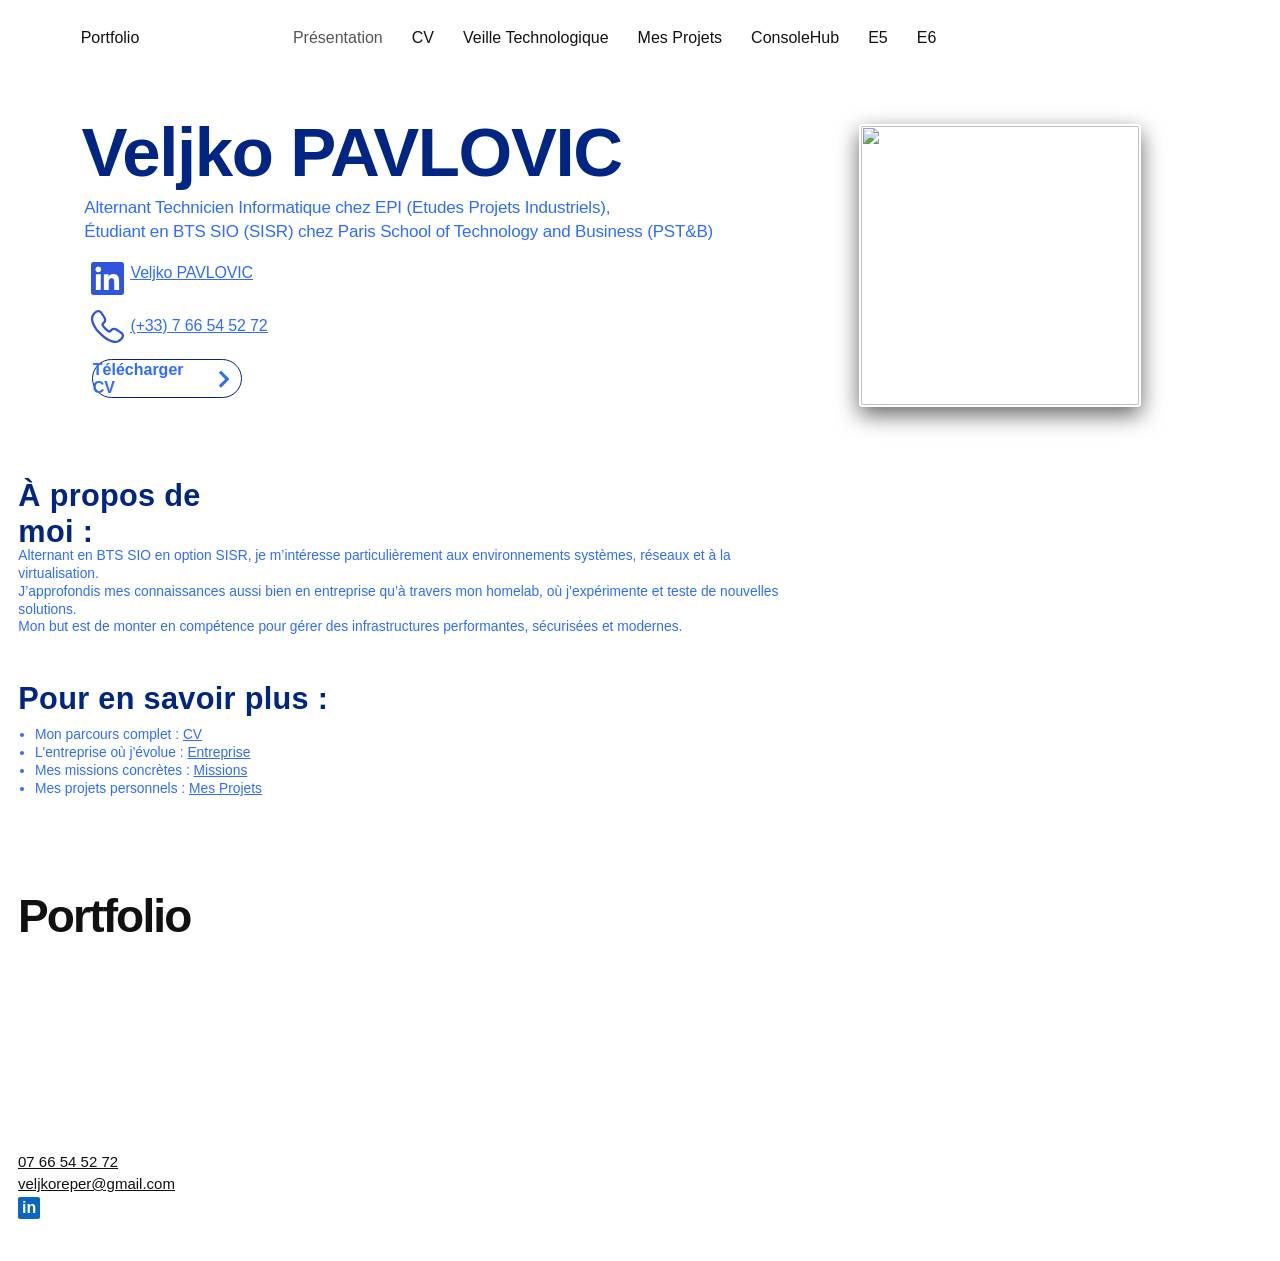
==== index.html @ 5e4a65a6 "Ajouter les pages et les ressources du portfolio" ====
<!doctype html>
<html lang="fr">
<head>
  <meta charset="utf-8">
  <meta name="viewport" content="width=device-width, initial-scale=1">
  <title>Présentation | Portfolio</title>
  <link rel="stylesheet" href="style.css">
  <script src="script.js" defer></script>
</head>
<body data-page="accueil">
  <a class="skip" href="#contenu">Passer au contenu principal</a>
  <header class="site-header">
    <a class="brand" href="index.html">Portfolio</a>
    <button class="menu-toggle" aria-expanded="false" aria-controls="navigation" type="button" hidden>Menu</button>
    <nav id="navigation" aria-label="Navigation principale">
      <a href="index.html" aria-current="page">Présentation</a>
      <a href="cv.html">CV</a>
      <a href="veille-technologique.html">Veille Technologique</a>
      <a href="mes-projets.html">Mes Projets</a>
      <a href="consolehub.html">ConsoleHub</a>
      <details>
        <summary>E5</summary>
        <div class="submenu">
          <a href="entreprise.html">Présentation de l’entreprise</a>
          <a href="tableau-des-competences.html">Tableau des compétences</a>
        </div>
      </details>
      <details>
        <summary>E6</summary>
        <div class="submenu"><a href="missions.html">Missions</a></div>
      </details>
    </nav>
  </header>
  <main id="contenu" tabindex="-1">
    
    
    <section class="design-section" style="--section-h:375.8px;--design-min:1165;background-color:rgba(0, 0, 0, 0)">
      <div class="design-stage">
        <div class="layout-item color layout-layer full-layer" style="--x:-632.5px;--y:0px;--w:1264.8px;--h:375.8px">
  <div class="paint" style="background-color:rgb(255, 255, 255)"></div>
</div>
<div class="layout-item text" style="--row:420;--x:-558.6px;--y:42px;--w:595.1px;--h:68.4px" data-motion="zoom">
  <div style="font-family:Arial, Helvetica, sans-serif;--font-size:10px;font-weight:400;font-style:normal;line-height:normal;letter-spacing:normal;text-align:start;text-decoration-line:none;text-transform:none;color:rgb(0, 0, 0);background-color:rgba(0, 0, 0, 0);white-space:normal;text-shadow:rgba(0, 0, 0, 0) 0px 0px 0px, rgba(0, 0, 0, 0) 0px 0px 0px;list-style-type:disc;padding-left:0px"><h1 style="font-family:familjen-grotesk, &quot;familjen grotesk&quot;, sans-serif;--font-size:69px;font-weight:700;line-height:69px;letter-spacing:-1.38px"><span style="color:rgb(0, 37, 130)">Veljko PAVLOVIC</span></h1></div>
</div>
<div class="layout-item text" style="--row:1200;--x:-555.7px;--y:120px;--w:763.4px;--h:54.3px" data-motion="zoom">
  <div style="font-family:Arial, Helvetica, sans-serif;--font-size:10px;font-weight:400;font-style:normal;line-height:normal;letter-spacing:normal;text-align:start;text-decoration-line:none;text-transform:none;color:rgb(0, 0, 0);background-color:rgba(0, 0, 0, 0);white-space:normal;text-shadow:rgba(0, 0, 0, 0) 0px 0px 0px, rgba(0, 0, 0, 0) 0px 0px 0px;list-style-type:disc;padding-left:0px"><p style="font-family:madefor-text, helveticaneuew01-45ligh, helveticaneuew02-45ligh, helveticaneuew10-45ligh, sans-serif;--font-size:17px;line-height:23.8px;letter-spacing:-0.17px"><span style="color:rgb(48, 108, 255)"><span><span>Alternant Technicien Informatique chez EPI (Etudes Projets Industriels),</span></span></span></p>

<p style="font-family:madefor-text, helveticaneuew01-45ligh, helveticaneuew02-45ligh, helveticaneuew10-45ligh, sans-serif;--font-size:17px;line-height:23.8px;letter-spacing:-0.17px"><span style="color:rgb(48, 108, 255)"><span><span>Étudiant en BTS SIO (SISR) chez Paris School of Technology and Business (PST&amp;B)</span></span></span></p></div>
</div>
<div class="layout-item svg" style="--row:1860;--x:-549.5px;--y:186px;--w:33px;--h:33px">
  <span class="vector" aria-hidden="true" style="color:rgb(0, 0, 0);fill:rgb(47, 84, 221)"><svg viewBox="33 33 133.333 133.333" height="200" width="200"><g><path d="M156.467 33H42.833C37.408 33 33 37.308 33 42.617v114.1c0 5.3 4.408 9.616 9.833 9.616h113.634c5.441 0 9.866-4.316 9.866-9.616v-114.1c0-5.309-4.425-9.617-9.866-9.617ZM52.758 146.617h19.784V82.983H52.758v63.634Zm9.892-72.325c-6.342 0-11.458-5.142-11.458-11.467 0-6.333 5.116-11.467 11.458-11.467 6.317 0 11.458 5.134 11.458 11.467 0 6.325-5.141 11.467-11.458 11.467Zm83.967 72.325H126.85v-30.95c0-7.384-.125-16.867-10.275-16.867-10.292 0-11.858 8.042-11.858 16.333v31.484H84.942V82.983h18.966v8.7h.275c2.642-5 9.092-10.275 18.717-10.275 20.025 0 23.717 13.175 23.717 30.309v34.9Z" fill-rule="evenodd"></path></g></svg></span>
</div>
<div class="layout-item text" style="--row:1860;--x:-509.5px;--y:186px;--w:148px;--h:22.4px" data-motion="fade">
  <div style="font-family:Arial, Helvetica, sans-serif;--font-size:10px;font-weight:400;font-style:normal;line-height:normal;letter-spacing:normal;text-align:start;text-decoration-line:none;text-transform:none;color:rgb(0, 0, 0);background-color:rgba(0, 0, 0, 0);white-space:normal;text-shadow:rgba(0, 0, 0, 0) 0px 0px 0px, rgba(0, 0, 0, 0) 0px 0px 0px;list-style-type:disc;padding-left:0px"><p style="font-family:madefor-text, helveticaneuew01-45ligh, helveticaneuew02-45ligh, helveticaneuew10-45ligh, sans-serif;--font-size:16px;line-height:22.4px;letter-spacing:-0.16px"><a href="http://www.linkedin.com/in/veljko-pavlovic-36444b308"><span><span><span style="color:rgb(48, 108, 255)"><span style="text-decoration-line:underline">Veljko PAVLOVIC</span></span></span></span></a></p></div>
</div>
<div class="layout-item svg" style="--row:2344;--x:-549.5px;--y:234.4px;--w:33px;--h:33px">
  <span class="vector" aria-hidden="true" style="color:rgb(0, 0, 0);fill:rgb(0, 0, 0)"><svg viewBox="38.999 39 122.001 122" height="200" width="200"><g><path d="M66.248 47.383c2.234 0 4.783.813 6.746 3.742 5.289 7.88 10.39 15.304 13.215 20.359.956 1.715 1.884 6.569-1.238 10.083-2.696 3.029-5.074 3.772-6.511 5.984-.985 1.524-2.11 4.931-.259 8.848 2.213 4.678 4.913 8.52 10.838 14.54 6.018 5.917 9.859 8.615 14.546 10.829 1.53.722 2.984.99 4.276.99 2.019 0 3.647-.651 4.573-1.249 2.213-1.434 2.958-3.812 5.989-6.507 1.827-1.621 4.014-2.15 5.935-2.15 1.779 0 3.33.454 4.152.916 5.057 2.82 12.484 7.919 20.372 13.203 5.532 3.707 3.515 9.499 2.736 11.32-.783 1.821-4.788 7.847-13.4 12.352-2.37 1.239-5.497 1.974-9.288 1.974-11.935 0-30.424-7.304-52.356-29.225-28.895-28.88-32.402-51.787-27.261-61.607 4.506-8.61 10.536-12.613 12.36-13.392.854-.368 2.589-1.01 4.575-1.01zm0-8.383c-3.278 0-6.106.923-7.9 1.699C54.8 42.211 47.294 47.555 41.88 57.9c-6.765 12.922-3.295 39.381 28.762 71.419C98.22 156.883 118.998 161 128.929 161c5.024 0 9.457-.987 13.175-2.93 10.331-5.404 15.687-12.899 17.222-16.475 3.579-8.37 1.312-16.839-5.772-21.589-1.216-.813-2.421-1.623-3.606-2.42-6.566-4.414-12.769-8.585-17.35-11.141-2.239-1.252-5.244-1.975-8.238-1.977-4.382 0-8.36 1.473-11.504 4.264-2.088 1.855-3.389 3.574-4.34 4.827-.196.259-.44.582-.628.813h-.027c-.197 0-.43-.062-.694-.187-3.482-1.644-6.597-3.675-12.199-9.178-5.508-5.6-7.54-8.714-9.185-12.193-.152-.321-.191-.558-.189-.718.231-.188.557-.433.817-.63 1.255-.95 2.973-2.249 4.826-4.33 5.306-5.974 5.143-14.623 2.3-19.731-2.579-4.614-6.782-10.857-11.234-17.465-.772-1.148-1.557-2.312-2.346-3.487C76.736 41.648 71.866 39 66.248 39z" fill="#2F54DD"></path></g></svg></span>
</div>
<div class="layout-item text" style="--row:2394;--x:-509.5px;--y:239.4px;--w:148px;--h:22.4px" data-motion="fade">
  <div style="font-family:Arial, Helvetica, sans-serif;--font-size:10px;font-weight:400;font-style:normal;line-height:normal;letter-spacing:normal;text-align:start;text-decoration-line:none;text-transform:none;color:rgb(0, 0, 0);background-color:rgba(0, 0, 0, 0);white-space:normal;text-shadow:rgba(0, 0, 0, 0) 0px 0px 0px, rgba(0, 0, 0, 0) 0px 0px 0px;list-style-type:disc;padding-left:0px"><p style="font-family:madefor-text, helveticaneuew01-45ligh, helveticaneuew02-45ligh, helveticaneuew10-45ligh, sans-serif;--font-size:16px;line-height:22.4px;letter-spacing:-0.16px"><a href="tel:0766545272"><span><span><span style="color:rgb(48, 108, 255)"><span style="text-decoration-line:underline">(+33) 7 66 54 52 72</span></span></span></span></a></p></div>
</div>
<div class="layout-item button" style="--row:2832;--x:-548.2px;--y:283.2px;--w:150.3px;--h:39.3px;--shift:-44px" data-motion="slide">
  <a class="site-button" href="assets/documents/cv-veljko-pavlovic.pdf" download style="background-color:rgb(255, 255, 255);border-bottom:1.6px solid rgb(0, 37, 130);border-left:1.6px solid rgb(0, 37, 130);border-radius:50px;border-right:1.6px solid rgb(0, 37, 130);border-top:1.6px solid rgb(0, 37, 130);box-shadow:none;color:#306cff;filter:none;font-family:helvetica-light, Arial, sans-serif;font-size:16px;font-style:normal;font-weight:700;letter-spacing:normal;line-height:normal;list-style-type:disc;object-fit:fill;object-position:50% 50%;padding-left:0px;text-align:start;text-decoration-line:none;text-shadow:none;text-transform:none;white-space:normal" aria-label="Télécharger CV">Télécharger CV<span class="button-icon" aria-hidden="true"><svg viewBox="0 0 60 60"><g><path d="M46.5 28.9L20.6 3c-.6-.6-1.6-.6-2.2 0l-4.8 4.8c-.6.6-.6 1.6 0 2.2l19.8 20-19.9 19.9c-.6.6-.6 1.6 0 2.2l4.8 4.8c.6.6 1.6.6 2.2 0l21-21 4.8-4.8c.8-.6.8-1.6.2-2.2z"></path></g></svg></span></a>
</div>
<div class="layout-item image" style="--row:484;--x:218.7px;--y:48.4px;--w:282.2px;--h:282.2px;--shift:44px" data-motion="slide">
  <img src="assets/media/illustration-1d16527b7.avif" alt="" style="background-color:rgba(0, 0, 0, 0);border-bottom:0px none rgb(0, 0, 0);border-left:0px none rgb(0, 0, 0);border-radius:2px;border-right:0px none rgb(0, 0, 0);border-top:0px none rgb(0, 0, 0);box-shadow:none;filter:none;object-fit:cover;object-position:50% 50%" decoding="async">
</div>
      </div>
      
    </section>
    <section class="design-section" style="--section-h:281px;--design-min:1668;background-color:rgba(0, 0, 0, 0)">
      <div class="design-stage">
        <div class="layout-item color layout-layer full-layer" style="--x:-632.5px;--y:0px;--w:1264.8px;--h:281px">
  <div class="paint" style="background-color:rgb(255, 255, 255)"></div>
</div>
<div class="layout-item text" style="--row:340;--x:-810.1px;--y:34px;--w:320px;--h:49.6px">
  <div style="font-family:Arial, Helvetica, sans-serif;--font-size:10px;font-weight:400;font-style:normal;line-height:normal;letter-spacing:normal;text-align:start;text-decoration-line:none;text-transform:none;color:rgb(0, 0, 0);background-color:rgba(0, 0, 0, 0);white-space:normal;text-shadow:rgba(0, 0, 0, 0) 0px 0px 0px, rgba(0, 0, 0, 0) 0px 0px 0px;list-style-type:disc;padding-left:0px"><h2 style="font-family:familjen-grotesk, &quot;familjen grotesk&quot;, sans-serif;--font-size:40px;font-weight:700;letter-spacing:-0.8px"><span><span style="color:rgb(0, 37, 130)"><span><span style="letter-spacing:0.4px">À propos de moi :</span></span></span></span></h2></div>
</div>
<div class="layout-item text" style="--row:1236;--x:-810.1px;--y:123.6px;--w:1029px;--h:70.2px">
  <div style="font-family:Arial, Helvetica, sans-serif;--font-size:10px;font-weight:400;font-style:normal;line-height:normal;letter-spacing:normal;text-align:start;text-decoration-line:none;text-transform:none;color:rgb(0, 0, 0);background-color:rgba(0, 0, 0, 0);white-space:normal;text-shadow:rgba(0, 0, 0, 0) 0px 0px 0px, rgba(0, 0, 0, 0) 0px 0px 0px;list-style-type:disc;padding-left:0px"><p style="font-family:familjen-grotesk, &quot;familjen grotesk&quot;, sans-serif;--font-size:18px;font-weight:700;line-height:23.4px;letter-spacing:-0.36px"><span><span style="color:rgb(48, 108, 255)"><span style="font-weight:400"><span><span style="letter-spacing:normal">Alternant en BTS SIO en option SISR, je m’intéresse particulièrement aux environnements systèmes, réseaux et à la virtualisation.<br>
J’approfondis mes connaissances aussi bien en entreprise qu’à travers mon homelab, où j’expérimente et teste de nouvelles solutions.<br>
Mon but est de monter en compétence pour gérer des infrastructures performantes, sécurisées et modernes.</span></span></span></span></span></p></div>
</div>
      </div>
      
    </section>
    <section class="design-section" style="--section-h:226.2px;--design-min:1668;background-color:rgba(0, 0, 0, 0)">
      <div class="design-stage">
        <div class="layout-item text" style="--row:180;--x:-810.1px;--y:18px;--w:405px;--h:49.6px">
  <div style="font-family:Arial, Helvetica, sans-serif;--font-size:10px;font-weight:400;font-style:normal;line-height:normal;letter-spacing:normal;text-align:start;text-decoration-line:none;text-transform:none;color:rgb(0, 0, 0);background-color:rgba(0, 0, 0, 0);white-space:normal;text-shadow:rgba(0, 0, 0, 0) 0px 0px 0px, rgba(0, 0, 0, 0) 0px 0px 0px;list-style-type:disc;padding-left:0px"><h2 style="font-family:familjen-grotesk, &quot;familjen grotesk&quot;, sans-serif;--font-size:40px;font-weight:700;letter-spacing:-0.8px"><span><span style="color:rgb(0, 37, 130)"><span><span style="letter-spacing:0.4px">Pour en savoir plus :</span></span></span></span></h2></div>
</div>
<div class="layout-item text" style="--row:766;--x:-810.1px;--y:76.6px;--w:1029px;--h:93.6px">
  <div style="font-family:Arial, Helvetica, sans-serif;--font-size:10px;font-weight:400;font-style:normal;line-height:normal;letter-spacing:normal;text-align:start;text-decoration-line:none;text-transform:none;color:rgb(0, 0, 0);background-color:rgba(0, 0, 0, 0);white-space:normal;text-shadow:rgba(0, 0, 0, 0) 0px 0px 0px, rgba(0, 0, 0, 0) 0px 0px 0px;list-style-type:disc;padding-left:0px"><ul style="font-family:familjen-grotesk, &quot;familjen grotesk&quot;, sans-serif;--font-size:18px;line-height:23.4px;color:rgb(48, 108, 255)">
<li>
<p style="font-weight:700;letter-spacing:-0.36px;color:rgb(0, 0, 0)"><span><span style="color:rgb(48, 108, 255)"><span style="font-weight:400"><span><span style="letter-spacing:normal">Mon parcours complet : <span style="text-decoration-line:underline"><a href="cv.html" style="text-decoration-line:none">CV</a></span></span></span></span></span></span></p>
</li>
<li>
<p style="font-weight:700;letter-spacing:-0.36px;color:rgb(0, 0, 0)"><span><span style="color:rgb(48, 108, 255)"><span style="font-weight:400"><span><span style="letter-spacing:normal">L'entreprise où j'évolue : <span style="text-decoration-line:underline"><a href="entreprise.html" style="text-decoration-line:none">Entreprise</a></span>  </span></span></span></span></span></p>
</li>
<li>
<p style="font-weight:700;letter-spacing:-0.36px;color:rgb(0, 0, 0)"><span><span style="color:rgb(48, 108, 255)"><span style="font-weight:400"><span><span style="letter-spacing:normal">Mes missions concrètes : <span style="text-decoration-line:underline"><a href="missions.html" style="text-decoration-line:none">Missions</a></span></span></span></span></span></span></p>
</li>
<li>
<p style="font-weight:700;letter-spacing:-0.36px;color:rgb(0, 0, 0)"><span><span style="color:rgb(48, 108, 255)"><span style="font-weight:400"><span><span style="letter-spacing:normal">Mes projets personnels : <span style="text-decoration-line:underline"><a href="mes-projets.html" style="text-decoration-line:none">Mes Projets</a></span></span></span></span></span></span></p>
</li>
</ul></div>
</div>
      </div>
      
    </section>
  </main>
  <footer class="site-footer">
    <a class="footer-brand" href="index.html">Portfolio</a>
    <address>
      <a href="tel:+33766545272">07 66 54 52 72</a>
      <a href="mailto:veljkoreper@gmail.com">veljkoreper@gmail.com</a>
      <a class="linkedin" href="https://www.linkedin.com/in/veljko-pavlovic-36444b308" aria-label="LinkedIn">in</a>
    </address>
  </footer>
</body>
</html>
---- style.css ----
@font-face {
  font-family: madefor-text;
  src: url("assets/fonts/madefor-text.woff2") format("woff2");
  font-weight: 100 900;
  font-display: swap;
}
@font-face {
  font-family: madefor-text-mediumbold;
  src: url("assets/fonts/madefor-text.woff2") format("woff2");
  font-weight: 500 900;
  font-display: swap;
}
@font-face {
  font-family: familjen-grotesk;
  src: url("assets/fonts/familjen-grotesk.woff2") format("woff2");
  font-weight: 400 700;
  font-display: swap;
}
@font-face {
  font-family: helvetica-w01-roman;
  src: url("assets/fonts/helvetica-roman.woff2") format("woff2");
  font-display: swap;
}
@font-face {
  font-family: helvetica-light;
  src: url("assets/fonts/helvetica-light.woff2") format("woff2");
  font-display: swap;
}
@font-face {
  font-family: avenir-light;
  src: url("assets/fonts/avenir-light.woff2") format("woff2");
  font-display: swap;
}
@font-face {
  font-family: alfabet;
  src: url("assets/fonts/alfabet.woff2") format("woff2");
  font-display: swap;
}
@font-face {
  font-family: wfont_a9ff3b_88119413f76a4700a45a5d8cf83cc00e;
  src: url("assets/fonts/homelab.woff2") format("woff2");
  font-display: swap;
}
:root {
  color: #121212;
  background: #fff;
  font-family: madefor-text, "Segoe UI", Arial, sans-serif;
  --header-side: clamp(18px, 6.3vw, 104px);
  --focus: #0a61aa;
  --motion-time: 700ms;
}
* { box-sizing: border-box; }
body { margin: 0; }
[hidden] { display: none !important; }
:focus-visible { outline: 2px solid var(--focus); outline-offset: 4px; }
a { color: inherit; }
button, summary { cursor: pointer; font: inherit; }
svg { display: block; }
.sr-only, .skip:not(:focus) {
  position: absolute; width: 1px; height: 1px; overflow: hidden;
  clip-path: inset(50%); white-space: nowrap;
}
.skip:focus {
  position: absolute; z-index: 10; inset: 8px auto auto 8px;
  padding: 12px; background: #fff;
}
.site-header {
  position: relative; z-index: 5; background: #fff;
  display: flex; align-items: center; column-gap: clamp(42px, 12vw, 195px);
  min-height: 76px; padding: 18px var(--header-side);
}
.brand, .site-header nav a, .site-header summary {
  text-decoration: none; white-space: nowrap;
  transition: color 180ms ease;
}
.site-header nav a:hover, .site-header nav a[aria-current], .site-header summary:hover,
.site-header details:has([aria-current]) summary { color: #555; }
.site-header nav { display: flex; flex-wrap: wrap; gap: 12px 29px; align-items: center; }
.site-header details { position: relative; }
.site-header summary { list-style: none; }
.site-header summary::-webkit-details-marker { display: none; }
.submenu {
  position: absolute; top: calc(100% + 13px); right: 0;
  background: #fff; box-shadow: 0 5px 18px #0002;
  padding: 7px 0; min-width: 130px; z-index: 1;
}
.submenu a { display: block; padding: 9px 15px; }
.submenu a:hover { background: #f8f8f8; }
.menu-toggle { border: 1px solid #ccc; background: #fff; padding: 7px 12px; border-radius: 4px; }
.design-section { position: relative; overflow: clip; }
.design-stage {
  position: relative; width: 100%; height: var(--section-h);
  isolation: isolate; zoom: var(--stage-zoom, 1);
}
.layout-item {
  position: absolute;
  left: calc(50% + var(--x)); top: var(--y);
  width: var(--w); height: var(--h);
}
.layout-layer { z-index: -1; pointer-events: none; }
.full-layer { left: 0; width: 100%; }
.layout-item :is(img, video, object, .paint, .shape-fill, .vector, .photo-button) {
  display: block; width: 100%; height: 100%;
}
.layout-item svg { width: 100%; height: 100%; }
.layout-item :is(img, video) { object-fit: cover; }
body[data-page="accueil"] .layout-item.image:not(.layout-layer) {
  border: 2px solid #fff; border-radius: 4px; box-shadow: 0 8px 22px #0009;
}
@media (min-width: 701px) {
  body[data-page="missions"] .design-section:first-of-type .layout-item.image:not(.layout-layer) {
    left: clamp(12px, calc(50% + var(--x)), calc(100% - var(--w) - 12px));
  }
}
.layout-item.text { line-height: normal; }
.layout-item.text :is(h1,h2,h3,h4,h5,h6,p,ul,ol,li,blockquote) { margin: 0; }
.layout-item.text [style*="--font-size"], .project-mobile [style*="--font-size"] {
  font-size: min(var(--font-size), var(--font-limit, 250px));
}
.layout-item.text :is(ul,ol) { padding-inline-start: 1.2em; }
.layout-item.text a:hover { text-decoration: underline; }
.site-button {
  display: flex; align-items: center; justify-content: center; gap: .35em;
  width: 100%; height: 100%; padding: 0 8px;
  transition: filter 170ms ease, transform 170ms ease;
  text-decoration: none;
}
a.site-button:hover { filter: brightness(1.12); transform: translateY(-1px); }
.site-button > svg, .site-button .button-icon { width: 1.15em; height: 1.15em; }
.site-button[download] svg path { fill: currentColor; }
.photo-button { padding: 0; border: 0; background: transparent; cursor: zoom-in; }
.photo-button img { transition: filter 250ms ease; }
.photo-button:hover img { filter: brightness(.88); }
.site-footer {
  min-height: 420px; padding: 48px 18px 42px; color: #111;
  display: flex; flex-direction: column; justify-content: space-between;
}
.footer-brand { width: fit-content; text-decoration: none; font-size: 46px; font-weight: 650; letter-spacing: -.04em; }
.site-footer address { display: flex; flex-direction: column; gap: 5px; align-items: flex-start; font-size: 15px; font-style: normal; }
.linkedin { background: #0a66c2; color: #fff; font: 700 16px Arial,sans-serif; text-decoration: none; padding: 2px 4px; border-radius: 2px; }
.project-mobile { display: none; }

[data-motion] {
  transition: opacity var(--motion-time) ease, transform var(--motion-time) cubic-bezier(.2,.75,.23,1), clip-path var(--motion-time) cubic-bezier(.2,.75,.23,1);
}
[data-motion].waiting { opacity: 0; }
[data-motion="mask"].waiting { clip-path: var(--reveal-clip); transform: translateY(var(--reveal-y, 0)); }
[data-motion="mask"] { clip-path: polygon(0 0,100% 0,100% 100%,0 100%); }
[data-motion="flip"].waiting { transform: perspective(650px) rotateX(var(--tilt, -90deg)); transform-origin: center top; }
[data-motion="slide"].waiting { transform: translateX(var(--shift, -44px)); }
[data-motion="zoom"].waiting { transform: scale(.91); }
[data-motion="fade"].waiting { transform: translateY(13px); }

.lightbox {
  width: min(100%, 1240px); height: min(100%, 900px); max-height: 100%; max-width: 100%;
  padding: clamp(20px, 5vw, 64px); border: 0; background: #161616;
  color: #fff; overflow: hidden;
}
.lightbox[open] { display: grid; grid-template-columns: auto minmax(0, 1fr) auto; align-items: center; gap: 12px; }
.lightbox::backdrop { background: #090909db; }
.lightbox form { display: contents; }
.lightbox figure { display: grid; justify-items: center; grid-template-rows: minmax(0,1fr) auto; margin: 0; height: 100%; min-height: 0; }
.lightbox img { display: block; width: 100%; height: 100%; object-fit: contain; }
.lightbox figcaption { margin-top: 8px; }
.lightbox button { background: transparent; color: white; border: 0; font-size: 36px; line-height: 1; }
.close-photo { position: absolute; top: 12px; right: 16px; }
body:has(.lightbox[open]) { overflow: hidden; }

@media (max-width: 860px) {
  .site-header { min-height: 62px; flex-wrap: wrap; justify-content: space-between; gap: 12px; }
  .site-header nav { width: 100%; flex-direction: column; align-items: flex-start; gap: 15px; padding: 10px 0; }
  .submenu { position: static; box-shadow: none; padding: 5px 0 0 12px; }
  .submenu a { padding: 7px 4px; }
}
@media (max-width: 700px) {
  .design-stage {
    --font-limit: 34px;
    height: auto; min-height: 0; padding: 27px 19px; zoom: 1;
    display: flex; flex-direction: column; align-items: center; gap: 15px;
  }
  .layout-item {
    position: relative; left: auto; top: auto; width: min(100%,var(--w)); height: auto;
    max-width: 100%; order: var(--row, 0); flex: 0 0 auto;
  }
  .layout-item.image img { height: auto; max-height: 460px; object-fit: contain; }
  .layout-item.image.gallery-photo img { max-height: 75vh; }
  .layout-item.frame { height: min(620px, 75vh); }
  .layout-item.svg { aspect-ratio: auto; width: min(12vw,var(--w)); height: min(10vw,var(--h)); }
  .layout-item.shape, .layout-layer:not(.full-layer) { display: none; }
  .layout-item.button { height: max(42px, var(--h)); width: min(100%, max(var(--w), 145px)); align-self: center; }
  .layout-item.button:has(span.site-button) { display: none; }
  .layout-layer.full-layer {
    position: absolute; inset: 0; width: 100%; height: 100%; max-width: none;
  }
  .layout-layer.full-layer img { height: 100%; max-height: none; object-fit: cover; }
  .media-banner .design-stage { min-height: clamp(150px, 36vw, 320px); }
  body[data-page="consolehub"] .design-stage { background: #111; }
  body[data-page="consolehub"] .layout-layer.full-layer.image { opacity: .38; }
  .project-section .design-stage { display: none; }
  .project-mobile { display: block; padding: 28px 18px; --font-limit: 30px; }
  .project-grid { display: grid; grid-template-columns: repeat(2, minmax(0,1fr)); gap: 10px; }
  .project-cell {
    position: relative; display: grid; place-items: center; aspect-ratio: 4/3;
    background: #002582; color: #fff; text-decoration: none; font-weight: bold; overflow: hidden;
  }
  .project-cell img { position: absolute; inset: 0; width: 100%; height: 100%; object-fit: cover; }
  .project-cell span { z-index: 1; text-shadow: 0 1px 7px #000; }
  .project-cell.empty { background: #f4f4f4; }
  .site-footer { min-height: 260px; }
  .footer-brand { font-size: 35px; }
}
@media (prefers-reduced-motion: reduce) {
  *, *::before, *::after { animation: none !important; transition: none !important; }
  [data-motion].waiting { opacity: 1; clip-path: none; transform: none; }
}
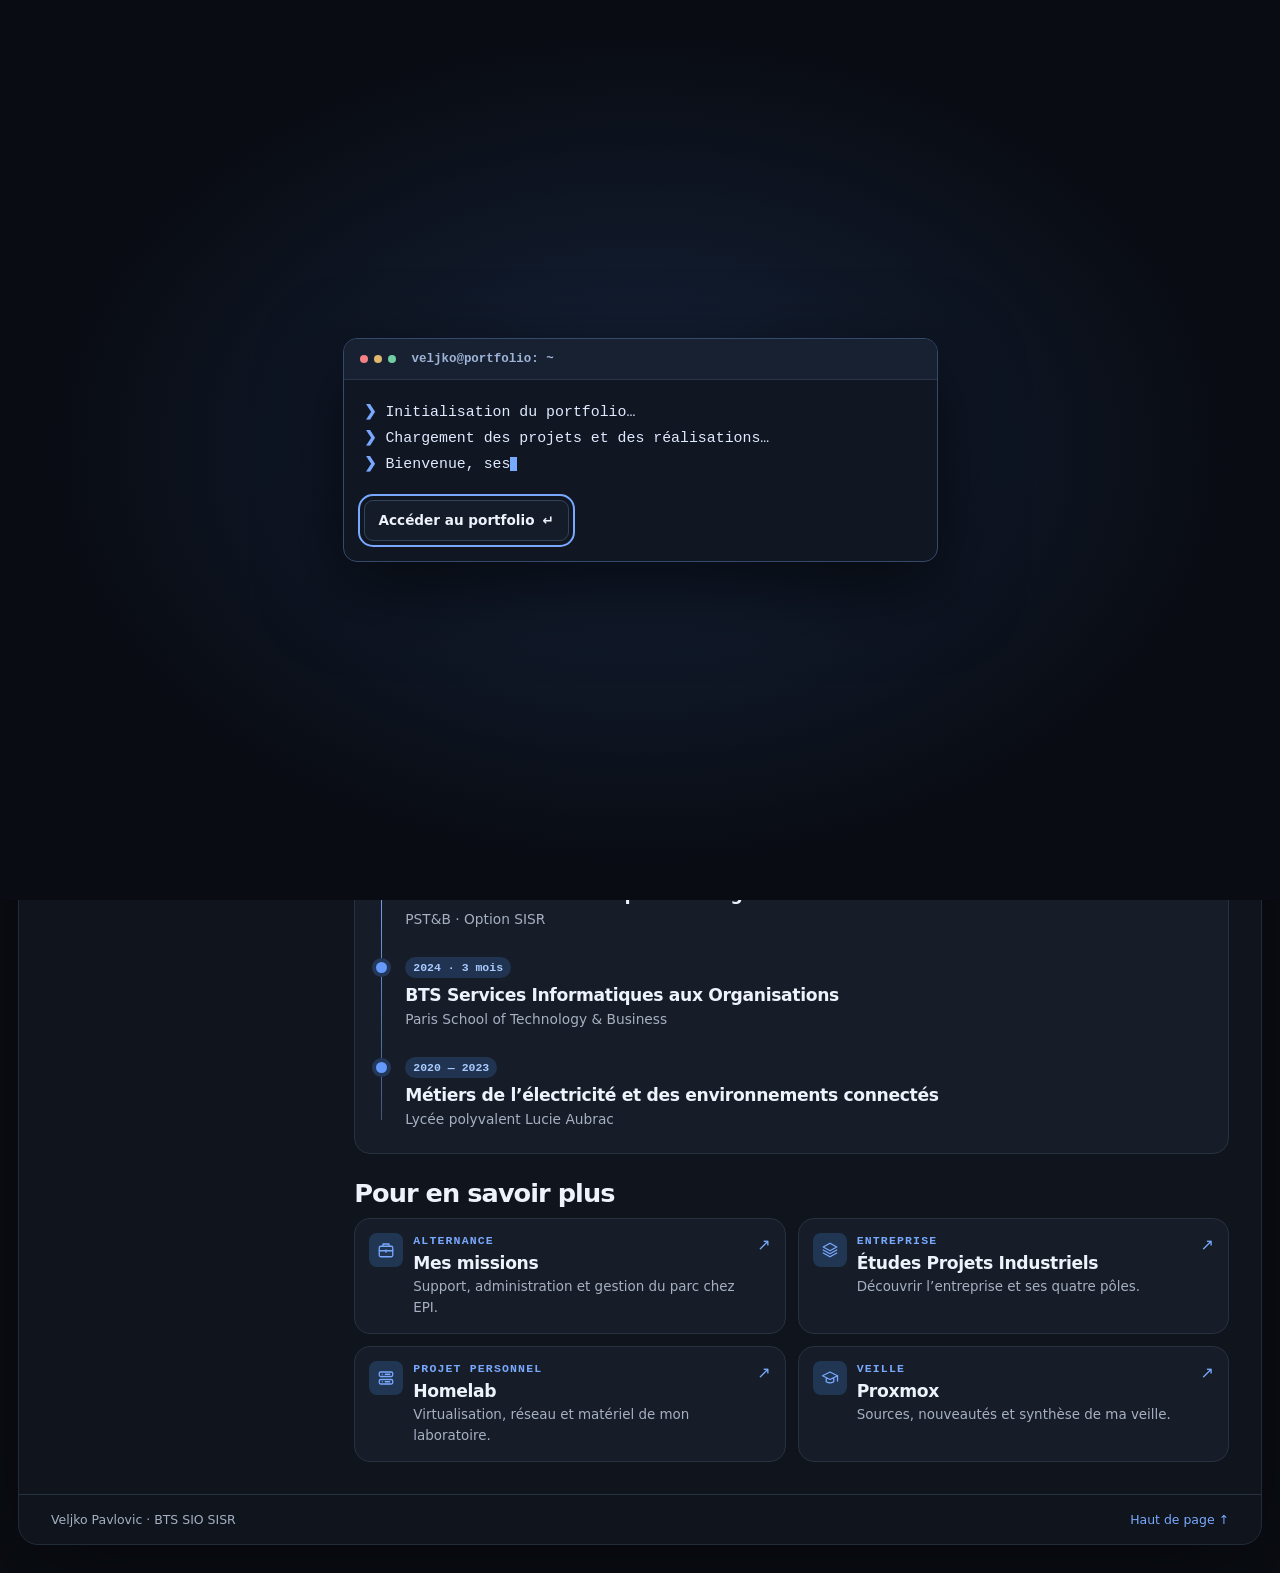
==== commit ee4a3b1f: "Publier la refonte du portfolio et les visuels contextualisés" ====
--- a/index.html
+++ b/index.html
@@ -3,119 +3,93 @@
 <head>
   <meta charset="utf-8">
   <meta name="viewport" content="width=device-width, initial-scale=1">
-  <title>Présentation | Portfolio</title>
+  <meta name="theme-color" content="#0a0d13">
+  <meta name="description" content="Portfolio de Veljko Pavlovic, alternant technicien informatique et étudiant en BTS SIO option SISR.">
+  <title>Présentation | Veljko Pavlovic</title>
   <link rel="stylesheet" href="style.css">
   <script src="script.js" defer></script>
 </head>
-<body data-page="accueil">
-  <a class="skip" href="#contenu">Passer au contenu principal</a>
-  <header class="site-header">
-    <a class="brand" href="index.html">Portfolio</a>
-    <button class="menu-toggle" aria-expanded="false" aria-controls="navigation" type="button" hidden>Menu</button>
-    <nav id="navigation" aria-label="Navigation principale">
-      <a href="index.html" aria-current="page">Présentation</a>
-      <a href="cv.html">CV</a>
-      <a href="veille-technologique.html">Veille Technologique</a>
-      <a href="mes-projets.html">Mes Projets</a>
-      <a href="consolehub.html">ConsoleHub</a>
-      <details>
-        <summary>E5</summary>
-        <div class="submenu">
-          <a href="entreprise.html">Présentation de l’entreprise</a>
-          <a href="tableau-des-competences.html">Tableau des compétences</a>
+<body>
+  <a class="skip-link" href="#contenu">Passer au contenu principal</a>
+  <div class="boot" id="boot" hidden role="dialog" aria-modal="true" aria-label="Introduction du portfolio">
+      <div class="boot-window">
+        <div class="window-bar"><span class="lights" aria-hidden="true"><i></i><i></i><i></i></span><span>veljko@portfolio: ~</span></div>
+        <div class="boot-body" aria-hidden="true">
+          <p><b>❯</b> <span data-type="Initialisation du portfolio…"></span></p>
+          <p><b>❯</b> <span data-type="Chargement des projets et des réalisations…"></span></p>
+          <p><b>❯</b> <span data-type="Bienvenue, session prête."></span><i class="cursor"></i></p>
         </div>
-      </details>
-      <details>
-        <summary>E6</summary>
-        <div class="submenu"><a href="missions.html">Missions</a></div>
-      </details>
-    </nav>
-  </header>
-  <main id="contenu" tabindex="-1">
-    
-    
-    <section class="design-section" style="--section-h:375.8px;--design-min:1165;background-color:rgba(0, 0, 0, 0)">
-      <div class="design-stage">
-        <div class="layout-item color layout-layer full-layer" style="--x:-632.5px;--y:0px;--w:1264.8px;--h:375.8px">
-  <div class="paint" style="background-color:rgb(255, 255, 255)"></div>
-</div>
-<div class="layout-item text" style="--row:420;--x:-558.6px;--y:42px;--w:595.1px;--h:68.4px" data-motion="zoom">
-  <div style="font-family:Arial, Helvetica, sans-serif;--font-size:10px;font-weight:400;font-style:normal;line-height:normal;letter-spacing:normal;text-align:start;text-decoration-line:none;text-transform:none;color:rgb(0, 0, 0);background-color:rgba(0, 0, 0, 0);white-space:normal;text-shadow:rgba(0, 0, 0, 0) 0px 0px 0px, rgba(0, 0, 0, 0) 0px 0px 0px;list-style-type:disc;padding-left:0px"><h1 style="font-family:familjen-grotesk, &quot;familjen grotesk&quot;, sans-serif;--font-size:69px;font-weight:700;line-height:69px;letter-spacing:-1.38px"><span style="color:rgb(0, 37, 130)">Veljko PAVLOVIC</span></h1></div>
-</div>
-<div class="layout-item text" style="--row:1200;--x:-555.7px;--y:120px;--w:763.4px;--h:54.3px" data-motion="zoom">
-  <div style="font-family:Arial, Helvetica, sans-serif;--font-size:10px;font-weight:400;font-style:normal;line-height:normal;letter-spacing:normal;text-align:start;text-decoration-line:none;text-transform:none;color:rgb(0, 0, 0);background-color:rgba(0, 0, 0, 0);white-space:normal;text-shadow:rgba(0, 0, 0, 0) 0px 0px 0px, rgba(0, 0, 0, 0) 0px 0px 0px;list-style-type:disc;padding-left:0px"><p style="font-family:madefor-text, helveticaneuew01-45ligh, helveticaneuew02-45ligh, helveticaneuew10-45ligh, sans-serif;--font-size:17px;line-height:23.8px;letter-spacing:-0.17px"><span style="color:rgb(48, 108, 255)"><span><span>Alternant Technicien Informatique chez EPI (Etudes Projets Industriels),</span></span></span></p>
-
-<p style="font-family:madefor-text, helveticaneuew01-45ligh, helveticaneuew02-45ligh, helveticaneuew10-45ligh, sans-serif;--font-size:17px;line-height:23.8px;letter-spacing:-0.17px"><span style="color:rgb(48, 108, 255)"><span><span>Étudiant en BTS SIO (SISR) chez Paris School of Technology and Business (PST&amp;B)</span></span></span></p></div>
-</div>
-<div class="layout-item svg" style="--row:1860;--x:-549.5px;--y:186px;--w:33px;--h:33px">
-  <span class="vector" aria-hidden="true" style="color:rgb(0, 0, 0);fill:rgb(47, 84, 221)"><svg viewBox="33 33 133.333 133.333" height="200" width="200"><g><path d="M156.467 33H42.833C37.408 33 33 37.308 33 42.617v114.1c0 5.3 4.408 9.616 9.833 9.616h113.634c5.441 0 9.866-4.316 9.866-9.616v-114.1c0-5.309-4.425-9.617-9.866-9.617ZM52.758 146.617h19.784V82.983H52.758v63.634Zm9.892-72.325c-6.342 0-11.458-5.142-11.458-11.467 0-6.333 5.116-11.467 11.458-11.467 6.317 0 11.458 5.134 11.458 11.467 0 6.325-5.141 11.467-11.458 11.467Zm83.967 72.325H126.85v-30.95c0-7.384-.125-16.867-10.275-16.867-10.292 0-11.858 8.042-11.858 16.333v31.484H84.942V82.983h18.966v8.7h.275c2.642-5 9.092-10.275 18.717-10.275 20.025 0 23.717 13.175 23.717 30.309v34.9Z" fill-rule="evenodd"></path></g></svg></span>
-</div>
-<div class="layout-item text" style="--row:1860;--x:-509.5px;--y:186px;--w:148px;--h:22.4px" data-motion="fade">
-  <div style="font-family:Arial, Helvetica, sans-serif;--font-size:10px;font-weight:400;font-style:normal;line-height:normal;letter-spacing:normal;text-align:start;text-decoration-line:none;text-transform:none;color:rgb(0, 0, 0);background-color:rgba(0, 0, 0, 0);white-space:normal;text-shadow:rgba(0, 0, 0, 0) 0px 0px 0px, rgba(0, 0, 0, 0) 0px 0px 0px;list-style-type:disc;padding-left:0px"><p style="font-family:madefor-text, helveticaneuew01-45ligh, helveticaneuew02-45ligh, helveticaneuew10-45ligh, sans-serif;--font-size:16px;line-height:22.4px;letter-spacing:-0.16px"><a href="http://www.linkedin.com/in/veljko-pavlovic-36444b308"><span><span><span style="color:rgb(48, 108, 255)"><span style="text-decoration-line:underline">Veljko PAVLOVIC</span></span></span></span></a></p></div>
-</div>
-<div class="layout-item svg" style="--row:2344;--x:-549.5px;--y:234.4px;--w:33px;--h:33px">
-  <span class="vector" aria-hidden="true" style="color:rgb(0, 0, 0);fill:rgb(0, 0, 0)"><svg viewBox="38.999 39 122.001 122" height="200" width="200"><g><path d="M66.248 47.383c2.234 0 4.783.813 6.746 3.742 5.289 7.88 10.39 15.304 13.215 20.359.956 1.715 1.884 6.569-1.238 10.083-2.696 3.029-5.074 3.772-6.511 5.984-.985 1.524-2.11 4.931-.259 8.848 2.213 4.678 4.913 8.52 10.838 14.54 6.018 5.917 9.859 8.615 14.546 10.829 1.53.722 2.984.99 4.276.99 2.019 0 3.647-.651 4.573-1.249 2.213-1.434 2.958-3.812 5.989-6.507 1.827-1.621 4.014-2.15 5.935-2.15 1.779 0 3.33.454 4.152.916 5.057 2.82 12.484 7.919 20.372 13.203 5.532 3.707 3.515 9.499 2.736 11.32-.783 1.821-4.788 7.847-13.4 12.352-2.37 1.239-5.497 1.974-9.288 1.974-11.935 0-30.424-7.304-52.356-29.225-28.895-28.88-32.402-51.787-27.261-61.607 4.506-8.61 10.536-12.613 12.36-13.392.854-.368 2.589-1.01 4.575-1.01zm0-8.383c-3.278 0-6.106.923-7.9 1.699C54.8 42.211 47.294 47.555 41.88 57.9c-6.765 12.922-3.295 39.381 28.762 71.419C98.22 156.883 118.998 161 128.929 161c5.024 0 9.457-.987 13.175-2.93 10.331-5.404 15.687-12.899 17.222-16.475 3.579-8.37 1.312-16.839-5.772-21.589-1.216-.813-2.421-1.623-3.606-2.42-6.566-4.414-12.769-8.585-17.35-11.141-2.239-1.252-5.244-1.975-8.238-1.977-4.382 0-8.36 1.473-11.504 4.264-2.088 1.855-3.389 3.574-4.34 4.827-.196.259-.44.582-.628.813h-.027c-.197 0-.43-.062-.694-.187-3.482-1.644-6.597-3.675-12.199-9.178-5.508-5.6-7.54-8.714-9.185-12.193-.152-.321-.191-.558-.189-.718.231-.188.557-.433.817-.63 1.255-.95 2.973-2.249 4.826-4.33 5.306-5.974 5.143-14.623 2.3-19.731-2.579-4.614-6.782-10.857-11.234-17.465-.772-1.148-1.557-2.312-2.346-3.487C76.736 41.648 71.866 39 66.248 39z" fill="#2F54DD"></path></g></svg></span>
-</div>
-<div class="layout-item text" style="--row:2394;--x:-509.5px;--y:239.4px;--w:148px;--h:22.4px" data-motion="fade">
-  <div style="font-family:Arial, Helvetica, sans-serif;--font-size:10px;font-weight:400;font-style:normal;line-height:normal;letter-spacing:normal;text-align:start;text-decoration-line:none;text-transform:none;color:rgb(0, 0, 0);background-color:rgba(0, 0, 0, 0);white-space:normal;text-shadow:rgba(0, 0, 0, 0) 0px 0px 0px, rgba(0, 0, 0, 0) 0px 0px 0px;list-style-type:disc;padding-left:0px"><p style="font-family:madefor-text, helveticaneuew01-45ligh, helveticaneuew02-45ligh, helveticaneuew10-45ligh, sans-serif;--font-size:16px;line-height:22.4px;letter-spacing:-0.16px"><a href="tel:0766545272"><span><span><span style="color:rgb(48, 108, 255)"><span style="text-decoration-line:underline">(+33) 7 66 54 52 72</span></span></span></span></a></p></div>
-</div>
-<div class="layout-item button" style="--row:2832;--x:-548.2px;--y:283.2px;--w:150.3px;--h:39.3px;--shift:-44px" data-motion="slide">
-  <a class="site-button" href="assets/documents/cv-veljko-pavlovic.pdf" download style="background-color:rgb(255, 255, 255);border-bottom:1.6px solid rgb(0, 37, 130);border-left:1.6px solid rgb(0, 37, 130);border-radius:50px;border-right:1.6px solid rgb(0, 37, 130);border-top:1.6px solid rgb(0, 37, 130);box-shadow:none;color:#306cff;filter:none;font-family:helvetica-light, Arial, sans-serif;font-size:16px;font-style:normal;font-weight:700;letter-spacing:normal;line-height:normal;list-style-type:disc;object-fit:fill;object-position:50% 50%;padding-left:0px;text-align:start;text-decoration-line:none;text-shadow:none;text-transform:none;white-space:normal" aria-label="Télécharger CV">Télécharger CV<span class="button-icon" aria-hidden="true"><svg viewBox="0 0 60 60"><g><path d="M46.5 28.9L20.6 3c-.6-.6-1.6-.6-2.2 0l-4.8 4.8c-.6.6-.6 1.6 0 2.2l19.8 20-19.9 19.9c-.6.6-.6 1.6 0 2.2l4.8 4.8c.6.6 1.6.6 2.2 0l21-21 4.8-4.8c.8-.6.8-1.6.2-2.2z"></path></g></svg></span></a>
-</div>
-<div class="layout-item image" style="--row:484;--x:218.7px;--y:48.4px;--w:282.2px;--h:282.2px;--shift:44px" data-motion="slide">
-  <img src="assets/media/illustration-1d16527b7.avif" alt="" style="background-color:rgba(0, 0, 0, 0);border-bottom:0px none rgb(0, 0, 0);border-left:0px none rgb(0, 0, 0);border-radius:2px;border-right:0px none rgb(0, 0, 0);border-top:0px none rgb(0, 0, 0);box-shadow:none;filter:none;object-fit:cover;object-position:50% 50%" decoding="async">
-</div>
+        <button class="button ghost skip-intro" type="button">Accéder au portfolio <span aria-hidden="true">↵</span></button>
       </div>
-      
+    </div>
+  <div class="frame" id="portfolio">
+    <header class="top">
+      <a class="brand" href="index.html"><span class="monogram" aria-hidden="true">VP</span><span>Portfolio<span class="brand-divider"> / </span><strong>Veljko Pavlovic</strong></span></a>
+      <nav aria-label="Navigation principale"><a href="index.html" aria-current="page">Présentation</a><a href="cv.html">CV</a><a href="veille-technologique.html">Veille technologique</a><a href="mes-projets.html">Mes projets</a><a href="consolehub.html">ConsoleHub</a><details class="nav-group">
+          <summary aria-controls="menu-e5">E5<span aria-hidden="true">⌄</span></summary>
+          <div class="nav-panel" id="menu-e5">
+            <div class="nav-panel-content"><a href="entreprise.html">Présentation de l’entreprise</a><a href="tableau-des-competences.html">Tableau des compétences</a></div>
+          </div>
+        </details><details class="nav-group">
+          <summary aria-controls="menu-e6">E6<span aria-hidden="true">⌄</span></summary>
+          <div class="nav-panel" id="menu-e6">
+            <div class="nav-panel-content"><a href="missions.html">Missions</a></div>
+          </div>
+        </details></nav>
+    </header>
+    <div class="layout">
+      <aside class="profile" aria-label="Profil de Veljko Pavlovic">
+      <div class="profile-main">
+        <div class="portrait"><img src="assets/media/illustration-1d16527b7.avif" alt="Veljko Pavlovic" decoding="async" fetchpriority="high"></div>
+        <div><h2>Veljko Pavlovic</h2><p>Technicien informatique en alternance<br>BTS SIO · Option SISR</p></div>
+      </div>
+      <div class="status"><i></i><span><b>En alternance chez EPI</b><small>Étudiant à Paris School of Technology &amp; Business</small></span></div>
+      <section class="contacts"><h3>Me contacter</h3><a href="https://www.linkedin.com/in/veljko-pavlovic-36444b308"><svg viewBox="0 0 24 24" width="18" height="18" aria-hidden="true" fill="none" stroke="currentColor" stroke-width="1.7" stroke-linecap="round" stroke-linejoin="round"><path d="M5 10v9m0-14v.1M10 19v-9m0 5a4 4 0 0 1 8 0v4"/></svg><span>LinkedIn</span></a><a href="https://github.com/Vpav2004"><svg viewBox="0 0 24 24" width="18" height="18" aria-hidden="true" fill="none" stroke="currentColor" stroke-width="1.7" stroke-linecap="round" stroke-linejoin="round"><path d="M9 19c-4 1-4-2-6-2m12 4v-4a3.5 3.5 0 0 0-1-2c3 0 6-1 6-5a4 4 0 0 0-1-3 4 4 0 0 0 0-3s-1-1-4 1a11 11 0 0 0-6 0C6 3 5 4 5 4a4 4 0 0 0 0 3 4 4 0 0 0-1 3c0 4 3 5 6 5a3.5 3.5 0 0 0-1 2v4"/></svg><span>GitHub</span></a><a href="mailto:veljkoreper@gmail.com"><svg viewBox="0 0 24 24" width="18" height="18" aria-hidden="true" fill="none" stroke="currentColor" stroke-width="1.7" stroke-linecap="round" stroke-linejoin="round"><rect x="3" y="5" width="18" height="14" rx="2"/><path d="m4 7 8 6 8-6"/></svg><span>veljkoreper@gmail.com</span></a><a href="tel:+33766545272"><svg viewBox="0 0 24 24" width="18" height="18" aria-hidden="true" fill="none" stroke="currentColor" stroke-width="1.7" stroke-linecap="round" stroke-linejoin="round"><path d="m7 3 3 5-2 2a13 13 0 0 0 6 6l2-2 5 3v2a2 2 0 0 1-2 2C10 21 3 14 3 5a2 2 0 0 1 2-2z"/></svg><span>07 66 54 52 72</span></a></section>
+      <a class="button primary cv-download" href="assets/documents/cv-veljko-pavlovic.pdf" download><svg viewBox="0 0 24 24" width="18" height="18" aria-hidden="true" fill="none" stroke="currentColor" stroke-width="1.7" stroke-linecap="round" stroke-linejoin="round"><path d="M12 3v12m-4-4 4 4 4-4M5 15v4a2 2 0 0 0 2 2h10a2 2 0 0 0 2-2v-4"/></svg> Télécharger mon CV</a>
+    </aside>
+      <main id="contenu" tabindex="-1">
+        
+    <section class="hero-card card">
+      <div class="hero-copy">
+        <p class="eyebrow"><svg viewBox="0 0 24 24" width="18" height="18" aria-hidden="true" fill="none" stroke="currentColor" stroke-width="1.7" stroke-linecap="round" stroke-linejoin="round"><path d="m5 7 5 5-5 5m8 0h6"/></svg> Présentation</p>
+        <h1>Veljko Pavlovic<span>.</span></h1>
+        <p class="hero-role">Systèmes, réseaux &amp; virtualisation</p>
+        <p>Alternant technicien informatique chez EPI (Études Projets Industriels) et étudiant en BTS SIO option SISR à Paris School of Technology &amp; Business.</p>
+        <div class="actions"><a class="button primary" href="mes-projets.html">Voir mes projets <span aria-hidden="true">↗</span></a><a class="button ghost" href="cv.html">Mon parcours</a></div>
+      </div>
+      <div class="hero-grid" aria-hidden="true"><span></span><span></span><span></span><i></i></div>
     </section>
-    <section class="design-section" style="--section-h:281px;--design-min:1668;background-color:rgba(0, 0, 0, 0)">
-      <div class="design-stage">
-        <div class="layout-item color layout-layer full-layer" style="--x:-632.5px;--y:0px;--w:1264.8px;--h:281px">
-  <div class="paint" style="background-color:rgb(255, 255, 255)"></div>
-</div>
-<div class="layout-item text" style="--row:340;--x:-810.1px;--y:34px;--w:320px;--h:49.6px">
-  <div style="font-family:Arial, Helvetica, sans-serif;--font-size:10px;font-weight:400;font-style:normal;line-height:normal;letter-spacing:normal;text-align:start;text-decoration-line:none;text-transform:none;color:rgb(0, 0, 0);background-color:rgba(0, 0, 0, 0);white-space:normal;text-shadow:rgba(0, 0, 0, 0) 0px 0px 0px, rgba(0, 0, 0, 0) 0px 0px 0px;list-style-type:disc;padding-left:0px"><h2 style="font-family:familjen-grotesk, &quot;familjen grotesk&quot;, sans-serif;--font-size:40px;font-weight:700;letter-spacing:-0.8px"><span><span style="color:rgb(0, 37, 130)"><span><span style="letter-spacing:0.4px">À propos de moi :</span></span></span></span></h2></div>
-</div>
-<div class="layout-item text" style="--row:1236;--x:-810.1px;--y:123.6px;--w:1029px;--h:70.2px">
-  <div style="font-family:Arial, Helvetica, sans-serif;--font-size:10px;font-weight:400;font-style:normal;line-height:normal;letter-spacing:normal;text-align:start;text-decoration-line:none;text-transform:none;color:rgb(0, 0, 0);background-color:rgba(0, 0, 0, 0);white-space:normal;text-shadow:rgba(0, 0, 0, 0) 0px 0px 0px, rgba(0, 0, 0, 0) 0px 0px 0px;list-style-type:disc;padding-left:0px"><p style="font-family:familjen-grotesk, &quot;familjen grotesk&quot;, sans-serif;--font-size:18px;font-weight:700;line-height:23.4px;letter-spacing:-0.36px"><span><span style="color:rgb(48, 108, 255)"><span style="font-weight:400"><span><span style="letter-spacing:normal">Alternant en BTS SIO en option SISR, je m’intéresse particulièrement aux environnements systèmes, réseaux et à la virtualisation.<br>
-J’approfondis mes connaissances aussi bien en entreprise qu’à travers mon homelab, où j’expérimente et teste de nouvelles solutions.<br>
-Mon but est de monter en compétence pour gérer des infrastructures performantes, sécurisées et modernes.</span></span></span></span></span></p></div>
-</div>
-      </div>
-      
+    <section class="home-section"><h2>Qui suis-je ?</h2>
+      <div class="card prose about"><p>Alternant en BTS SIO en option SISR, je m’intéresse particulièrement aux environnements systèmes, réseaux et à la virtualisation.</p>
+      <p>J’approfondis mes connaissances aussi bien en entreprise qu’à travers mon homelab, où j’expérimente et teste de nouvelles solutions. Mon but est de monter en compétence pour gérer des infrastructures performantes, sécurisées et modernes.</p></div>
     </section>
-    <section class="design-section" style="--section-h:226.2px;--design-min:1668;background-color:rgba(0, 0, 0, 0)">
-      <div class="design-stage">
-        <div class="layout-item text" style="--row:180;--x:-810.1px;--y:18px;--w:405px;--h:49.6px">
-  <div style="font-family:Arial, Helvetica, sans-serif;--font-size:10px;font-weight:400;font-style:normal;line-height:normal;letter-spacing:normal;text-align:start;text-decoration-line:none;text-transform:none;color:rgb(0, 0, 0);background-color:rgba(0, 0, 0, 0);white-space:normal;text-shadow:rgba(0, 0, 0, 0) 0px 0px 0px, rgba(0, 0, 0, 0) 0px 0px 0px;list-style-type:disc;padding-left:0px"><h2 style="font-family:familjen-grotesk, &quot;familjen grotesk&quot;, sans-serif;--font-size:40px;font-weight:700;letter-spacing:-0.8px"><span><span style="color:rgb(0, 37, 130)"><span><span style="letter-spacing:0.4px">Pour en savoir plus :</span></span></span></span></h2></div>
-</div>
-<div class="layout-item text" style="--row:766;--x:-810.1px;--y:76.6px;--w:1029px;--h:93.6px">
-  <div style="font-family:Arial, Helvetica, sans-serif;--font-size:10px;font-weight:400;font-style:normal;line-height:normal;letter-spacing:normal;text-align:start;text-decoration-line:none;text-transform:none;color:rgb(0, 0, 0);background-color:rgba(0, 0, 0, 0);white-space:normal;text-shadow:rgba(0, 0, 0, 0) 0px 0px 0px, rgba(0, 0, 0, 0) 0px 0px 0px;list-style-type:disc;padding-left:0px"><ul style="font-family:familjen-grotesk, &quot;familjen grotesk&quot;, sans-serif;--font-size:18px;line-height:23.4px;color:rgb(48, 108, 255)">
-<li>
-<p style="font-weight:700;letter-spacing:-0.36px;color:rgb(0, 0, 0)"><span><span style="color:rgb(48, 108, 255)"><span style="font-weight:400"><span><span style="letter-spacing:normal">Mon parcours complet : <span style="text-decoration-line:underline"><a href="cv.html" style="text-decoration-line:none">CV</a></span></span></span></span></span></span></p>
-</li>
-<li>
-<p style="font-weight:700;letter-spacing:-0.36px;color:rgb(0, 0, 0)"><span><span style="color:rgb(48, 108, 255)"><span style="font-weight:400"><span><span style="letter-spacing:normal">L'entreprise où j'évolue : <span style="text-decoration-line:underline"><a href="entreprise.html" style="text-decoration-line:none">Entreprise</a></span>  </span></span></span></span></span></p>
-</li>
-<li>
-<p style="font-weight:700;letter-spacing:-0.36px;color:rgb(0, 0, 0)"><span><span style="color:rgb(48, 108, 255)"><span style="font-weight:400"><span><span style="letter-spacing:normal">Mes missions concrètes : <span style="text-decoration-line:underline"><a href="missions.html" style="text-decoration-line:none">Missions</a></span></span></span></span></span></span></p>
-</li>
-<li>
-<p style="font-weight:700;letter-spacing:-0.36px;color:rgb(0, 0, 0)"><span><span style="color:rgb(48, 108, 255)"><span style="font-weight:400"><span><span style="letter-spacing:normal">Mes projets personnels : <span style="text-decoration-line:underline"><a href="mes-projets.html" style="text-decoration-line:none">Mes Projets</a></span></span></span></span></span></span></p>
-</li>
-</ul></div>
-</div>
-      </div>
-      
-    </section>
-  </main>
-  <footer class="site-footer">
-    <a class="footer-brand" href="index.html">Portfolio</a>
-    <address>
-      <a href="tel:+33766545272">07 66 54 52 72</a>
-      <a href="mailto:veljkoreper@gmail.com">veljkoreper@gmail.com</a>
-      <a class="linkedin" href="https://www.linkedin.com/in/veljko-pavlovic-36444b308" aria-label="LinkedIn">in</a>
-    </address>
-  </footer>
+    <section class="home-section"><div class="section-title"><h2>Parcours scolaire</h2><a class="text-link" href="cv.html">CV complet <span aria-hidden="true">↗</span></a></div>
+      <div class="card"><ol class="timeline">
+       <li><span class="date">2025 — 2027</span><h3>BTS Services Informatiques aux Organisations</h3><p>PST&amp;B · Option SISR</p></li>
+       <li><span class="date">2024 · 3 mois</span><h3>BTS Services Informatiques aux Organisations</h3><p>Paris School of Technology &amp; Business</p></li>
+       <li><span class="date">2020 — 2023</span><h3>Métiers de l’électricité et des environnements connectés</h3><p>Lycée polyvalent Lucie Aubrac</p></li>
+      </ol></div></section>
+    <section class="home-section"><h2>Pour en savoir plus</h2><div class="shortcut-grid">
+      <a class="shortcut card" href="missions.html">
+      <span class="icon-box"><svg viewBox="0 0 24 24" width="18" height="18" aria-hidden="true" fill="none" stroke="currentColor" stroke-width="1.7" stroke-linecap="round" stroke-linejoin="round"><rect x="3" y="7" width="18" height="14" rx="2"/><path d="M8 7V4h8v3M3 13h18m-9-1v3"/></svg></span>
+      <div><span class="eyebrow">Alternance</span><h3>Mes missions</h3><p>Support, administration et gestion du parc chez EPI.</p></div><span class="arrow" aria-hidden="true">↗</span>
+    </a>
+      <a class="shortcut card" href="entreprise.html">
+      <span class="icon-box"><svg viewBox="0 0 24 24" width="18" height="18" aria-hidden="true" fill="none" stroke="currentColor" stroke-width="1.7" stroke-linecap="round" stroke-linejoin="round"><path d="m12 3 9 5-9 5-9-5 9-5ZM3 12l9 5 9-5M3 16l9 5 9-5"/></svg></span>
+      <div><span class="eyebrow">Entreprise</span><h3>Études Projets Industriels</h3><p>Découvrir l’entreprise et ses quatre pôles.</p></div><span class="arrow" aria-hidden="true">↗</span>
+    </a>
+      <a class="shortcut card" href="homelab.html">
+      <span class="icon-box"><svg viewBox="0 0 24 24" width="18" height="18" aria-hidden="true" fill="none" stroke="currentColor" stroke-width="1.7" stroke-linecap="round" stroke-linejoin="round"><rect x="3" y="4" width="18" height="6" rx="2"/><rect x="3" y="14" width="18" height="6" rx="2"/><path d="M7 7h.01M7 17h.01m4-10h6m-6 10h6"/></svg></span>
+      <div><span class="eyebrow">Projet personnel</span><h3>Homelab</h3><p>Virtualisation, réseau et matériel de mon laboratoire.</p></div><span class="arrow" aria-hidden="true">↗</span>
+    </a>
+      <a class="shortcut card" href="veille-technologique.html">
+      <span class="icon-box"><svg viewBox="0 0 24 24" width="18" height="18" aria-hidden="true" fill="none" stroke="currentColor" stroke-width="1.7" stroke-linecap="round" stroke-linejoin="round"><path d="m2 9 10-5 10 5-10 5L2 9Zm5 3v5a10 10 0 0 0 10 0v-5m5-3v7"/></svg></span>
+      <div><span class="eyebrow">Veille</span><h3>Proxmox</h3><p>Sources, nouveautés et synthèse de ma veille.</p></div><span class="arrow" aria-hidden="true">↗</span>
+    </a>
+    </div></section>
+      </main>
+    </div>
+    <footer><span>Veljko Pavlovic · BTS SIO SISR</span><a href="#portfolio">Haut de page ↑</a></footer>
+  </div>
 </body>
 </html>
--- a/style.css
+++ b/style.css
@@ -1,215 +1,220 @@
-@font-face {
-  font-family: madefor-text;
-  src: url("assets/fonts/madefor-text.woff2") format("woff2");
-  font-weight: 100 900;
-  font-display: swap;
-}
-@font-face {
-  font-family: madefor-text-mediumbold;
-  src: url("assets/fonts/madefor-text.woff2") format("woff2");
-  font-weight: 500 900;
-  font-display: swap;
-}
-@font-face {
-  font-family: familjen-grotesk;
-  src: url("assets/fonts/familjen-grotesk.woff2") format("woff2");
-  font-weight: 400 700;
-  font-display: swap;
-}
-@font-face {
-  font-family: helvetica-w01-roman;
-  src: url("assets/fonts/helvetica-roman.woff2") format("woff2");
-  font-display: swap;
-}
-@font-face {
-  font-family: helvetica-light;
-  src: url("assets/fonts/helvetica-light.woff2") format("woff2");
-  font-display: swap;
-}
-@font-face {
-  font-family: avenir-light;
-  src: url("assets/fonts/avenir-light.woff2") format("woff2");
-  font-display: swap;
-}
-@font-face {
-  font-family: alfabet;
-  src: url("assets/fonts/alfabet.woff2") format("woff2");
-  font-display: swap;
-}
-@font-face {
-  font-family: wfont_a9ff3b_88119413f76a4700a45a5d8cf83cc00e;
-  src: url("assets/fonts/homelab.woff2") format("woff2");
-  font-display: swap;
-}
-:root {
-  color: #121212;
-  background: #fff;
-  font-family: madefor-text, "Segoe UI", Arial, sans-serif;
-  --header-side: clamp(18px, 6.3vw, 104px);
-  --focus: #0a61aa;
-  --motion-time: 700ms;
-}
-* { box-sizing: border-box; }
-body { margin: 0; }
-[hidden] { display: none !important; }
-:focus-visible { outline: 2px solid var(--focus); outline-offset: 4px; }
-a { color: inherit; }
-button, summary { cursor: pointer; font: inherit; }
-svg { display: block; }
-.sr-only, .skip:not(:focus) {
-  position: absolute; width: 1px; height: 1px; overflow: hidden;
-  clip-path: inset(50%); white-space: nowrap;
-}
-.skip:focus {
-  position: absolute; z-index: 10; inset: 8px auto auto 8px;
-  padding: 12px; background: #fff;
-}
-.site-header {
-  position: relative; z-index: 5; background: #fff;
-  display: flex; align-items: center; column-gap: clamp(42px, 12vw, 195px);
-  min-height: 76px; padding: 18px var(--header-side);
-}
-.brand, .site-header nav a, .site-header summary {
-  text-decoration: none; white-space: nowrap;
-  transition: color 180ms ease;
-}
-.site-header nav a:hover, .site-header nav a[aria-current], .site-header summary:hover,
-.site-header details:has([aria-current]) summary { color: #555; }
-.site-header nav { display: flex; flex-wrap: wrap; gap: 12px 29px; align-items: center; }
-.site-header details { position: relative; }
-.site-header summary { list-style: none; }
-.site-header summary::-webkit-details-marker { display: none; }
-.submenu {
-  position: absolute; top: calc(100% + 13px); right: 0;
-  background: #fff; box-shadow: 0 5px 18px #0002;
-  padding: 7px 0; min-width: 130px; z-index: 1;
-}
-.submenu a { display: block; padding: 9px 15px; }
-.submenu a:hover { background: #f8f8f8; }
-.menu-toggle { border: 1px solid #ccc; background: #fff; padding: 7px 12px; border-radius: 4px; }
-.design-section { position: relative; overflow: clip; }
-.design-stage {
-  position: relative; width: 100%; height: var(--section-h);
-  isolation: isolate; zoom: var(--stage-zoom, 1);
-}
-.layout-item {
-  position: absolute;
-  left: calc(50% + var(--x)); top: var(--y);
-  width: var(--w); height: var(--h);
-}
-.layout-layer { z-index: -1; pointer-events: none; }
-.full-layer { left: 0; width: 100%; }
-.layout-item :is(img, video, object, .paint, .shape-fill, .vector, .photo-button) {
-  display: block; width: 100%; height: 100%;
-}
-.layout-item svg { width: 100%; height: 100%; }
-.layout-item :is(img, video) { object-fit: cover; }
-body[data-page="accueil"] .layout-item.image:not(.layout-layer) {
-  border: 2px solid #fff; border-radius: 4px; box-shadow: 0 8px 22px #0009;
-}
-@media (min-width: 701px) {
-  body[data-page="missions"] .design-section:first-of-type .layout-item.image:not(.layout-layer) {
-    left: clamp(12px, calc(50% + var(--x)), calc(100% - var(--w) - 12px));
-  }
-}
-.layout-item.text { line-height: normal; }
-.layout-item.text :is(h1,h2,h3,h4,h5,h6,p,ul,ol,li,blockquote) { margin: 0; }
-.layout-item.text [style*="--font-size"], .project-mobile [style*="--font-size"] {
-  font-size: min(var(--font-size), var(--font-limit, 250px));
-}
-.layout-item.text :is(ul,ol) { padding-inline-start: 1.2em; }
-.layout-item.text a:hover { text-decoration: underline; }
-.site-button {
-  display: flex; align-items: center; justify-content: center; gap: .35em;
-  width: 100%; height: 100%; padding: 0 8px;
-  transition: filter 170ms ease, transform 170ms ease;
-  text-decoration: none;
-}
-a.site-button:hover { filter: brightness(1.12); transform: translateY(-1px); }
-.site-button > svg, .site-button .button-icon { width: 1.15em; height: 1.15em; }
-.site-button[download] svg path { fill: currentColor; }
-.photo-button { padding: 0; border: 0; background: transparent; cursor: zoom-in; }
-.photo-button img { transition: filter 250ms ease; }
-.photo-button:hover img { filter: brightness(.88); }
-.site-footer {
-  min-height: 420px; padding: 48px 18px 42px; color: #111;
-  display: flex; flex-direction: column; justify-content: space-between;
-}
-.footer-brand { width: fit-content; text-decoration: none; font-size: 46px; font-weight: 650; letter-spacing: -.04em; }
-.site-footer address { display: flex; flex-direction: column; gap: 5px; align-items: flex-start; font-size: 15px; font-style: normal; }
-.linkedin { background: #0a66c2; color: #fff; font: 700 16px Arial,sans-serif; text-decoration: none; padding: 2px 4px; border-radius: 2px; }
-.project-mobile { display: none; }
-
-[data-motion] {
-  transition: opacity var(--motion-time) ease, transform var(--motion-time) cubic-bezier(.2,.75,.23,1), clip-path var(--motion-time) cubic-bezier(.2,.75,.23,1);
-}
-[data-motion].waiting { opacity: 0; }
-[data-motion="mask"].waiting { clip-path: var(--reveal-clip); transform: translateY(var(--reveal-y, 0)); }
-[data-motion="mask"] { clip-path: polygon(0 0,100% 0,100% 100%,0 100%); }
-[data-motion="flip"].waiting { transform: perspective(650px) rotateX(var(--tilt, -90deg)); transform-origin: center top; }
-[data-motion="slide"].waiting { transform: translateX(var(--shift, -44px)); }
-[data-motion="zoom"].waiting { transform: scale(.91); }
-[data-motion="fade"].waiting { transform: translateY(13px); }
-
-.lightbox {
-  width: min(100%, 1240px); height: min(100%, 900px); max-height: 100%; max-width: 100%;
-  padding: clamp(20px, 5vw, 64px); border: 0; background: #161616;
-  color: #fff; overflow: hidden;
-}
-.lightbox[open] { display: grid; grid-template-columns: auto minmax(0, 1fr) auto; align-items: center; gap: 12px; }
-.lightbox::backdrop { background: #090909db; }
-.lightbox form { display: contents; }
-.lightbox figure { display: grid; justify-items: center; grid-template-rows: minmax(0,1fr) auto; margin: 0; height: 100%; min-height: 0; }
-.lightbox img { display: block; width: 100%; height: 100%; object-fit: contain; }
-.lightbox figcaption { margin-top: 8px; }
-.lightbox button { background: transparent; color: white; border: 0; font-size: 36px; line-height: 1; }
-.close-photo { position: absolute; top: 12px; right: 16px; }
-body:has(.lightbox[open]) { overflow: hidden; }
-
-@media (max-width: 860px) {
-  .site-header { min-height: 62px; flex-wrap: wrap; justify-content: space-between; gap: 12px; }
-  .site-header nav { width: 100%; flex-direction: column; align-items: flex-start; gap: 15px; padding: 10px 0; }
-  .submenu { position: static; box-shadow: none; padding: 5px 0 0 12px; }
-  .submenu a { padding: 7px 4px; }
-}
-@media (max-width: 700px) {
-  .design-stage {
-    --font-limit: 34px;
-    height: auto; min-height: 0; padding: 27px 19px; zoom: 1;
-    display: flex; flex-direction: column; align-items: center; gap: 15px;
-  }
-  .layout-item {
-    position: relative; left: auto; top: auto; width: min(100%,var(--w)); height: auto;
-    max-width: 100%; order: var(--row, 0); flex: 0 0 auto;
-  }
-  .layout-item.image img { height: auto; max-height: 460px; object-fit: contain; }
-  .layout-item.image.gallery-photo img { max-height: 75vh; }
-  .layout-item.frame { height: min(620px, 75vh); }
-  .layout-item.svg { aspect-ratio: auto; width: min(12vw,var(--w)); height: min(10vw,var(--h)); }
-  .layout-item.shape, .layout-layer:not(.full-layer) { display: none; }
-  .layout-item.button { height: max(42px, var(--h)); width: min(100%, max(var(--w), 145px)); align-self: center; }
-  .layout-item.button:has(span.site-button) { display: none; }
-  .layout-layer.full-layer {
-    position: absolute; inset: 0; width: 100%; height: 100%; max-width: none;
-  }
-  .layout-layer.full-layer img { height: 100%; max-height: none; object-fit: cover; }
-  .media-banner .design-stage { min-height: clamp(150px, 36vw, 320px); }
-  body[data-page="consolehub"] .design-stage { background: #111; }
-  body[data-page="consolehub"] .layout-layer.full-layer.image { opacity: .38; }
-  .project-section .design-stage { display: none; }
-  .project-mobile { display: block; padding: 28px 18px; --font-limit: 30px; }
-  .project-grid { display: grid; grid-template-columns: repeat(2, minmax(0,1fr)); gap: 10px; }
-  .project-cell {
-    position: relative; display: grid; place-items: center; aspect-ratio: 4/3;
-    background: #002582; color: #fff; text-decoration: none; font-weight: bold; overflow: hidden;
-  }
-  .project-cell img { position: absolute; inset: 0; width: 100%; height: 100%; object-fit: cover; }
-  .project-cell span { z-index: 1; text-shadow: 0 1px 7px #000; }
-  .project-cell.empty { background: #f4f4f4; }
-  .site-footer { min-height: 260px; }
-  .footer-brand { font-size: 35px; }
-}
-@media (prefers-reduced-motion: reduce) {
-  *, *::before, *::after { animation: none !important; transition: none !important; }
-  [data-motion].waiting { opacity: 1; clip-path: none; transform: none; }
-}
+@font-face{font-family:Madefor;src:url("assets/fonts/madefor-text.woff2") format("woff2");font-weight:100 900;font-display:swap}
+:root{color-scheme:dark;--bg:#0a0d13;--frame:#10141c;--card:#171d28;--border:#283140;--text:#edf2fb;--muted:#a5b0c2;--accent:#79a9ff;--blue:#3478ec;--green:#76ddb0;--radius:16px;--mono:"Cascadia Code",Consolas,monospace;font-family:Madefor,system-ui,sans-serif;color:var(--text);background:var(--bg);line-height:1.55}
+*,*::before,*::after{box-sizing:border-box}
+body{margin:0;min-width:280px;background:radial-gradient(ellipse at 50% 0,#131e33 0,transparent 40rem),var(--bg)}
+[hidden]{display:none!important}
+html{scroll-behavior:smooth}
+a{color:var(--accent);text-underline-offset:.2em}
+a:hover{color:#a9c9ff}
+button{font:inherit;cursor:pointer;color:inherit}
+:focus-visible{outline:2px solid var(--accent);outline-offset:4px}
+img{display:block;max-width:100%}
+h1,h2,h3,p,figure{margin:0}
+h1,h2,h3{line-height:1.18}
+h1{font-size:clamp(2.2rem,4.4vw,4.35rem);letter-spacing:-.075em}
+h2{font-size:clamp(1.25rem,2vw,1.65rem);letter-spacing:-.037em}
+h3{font-size:1.075rem;letter-spacing:-.021em}
+.skip-link{position:fixed;top:10px;left:10px;transform:translateY(-150%);z-index:15;padding:10px 14px;background:var(--card);border-radius:8px}
+.skip-link:focus{transform:none}
+.frame{width:min(100% - 36px,1370px);margin:28px auto;background:var(--frame);border:1px solid #222b39;border-radius:20px;box-shadow:0 22px 98px #0006;overflow:clip;animation:enter .36s ease-out both}
+.top{min-height:80px;display:flex;align-items:center;justify-content:space-between;gap:18px;padding:15px clamp(18px,2.5vw,34px);border-bottom:1px solid var(--border)}
+.brand{display:inline-flex;align-items:center;gap:12px;color:var(--text);text-decoration:none;white-space:nowrap;font-size:.95rem;font-weight:720}
+.brand strong{color:var(--muted);font-weight:590}
+.brand-divider{color:#56647d;padding:0 2px}
+.monogram{display:grid;place-items:center;width:43px;height:43px;flex-shrink:0;border-radius:12px;background:linear-gradient(140deg,#548cff,#214fc1);box-shadow:0 0 22px #3b76f057,inset 0 1px #ffffff38;color:white;font:700 .88rem var(--mono);letter-spacing:.09em}
+.top nav,.filters,.section-nav{display:flex;flex-wrap:wrap;gap:8px}
+.top nav a,.pill{display:inline-flex;align-items:center;min-height:34px;padding:6px 12px;border:1px solid var(--border);background:#131923;border-radius:999px;color:var(--muted);text-decoration:none;font-size:.83rem;white-space:nowrap;transition:background .2s,color .2s,border-color .2s}
+.top nav a:hover,.pill:hover{color:var(--text);border-color:#48638b}
+.top nav a[aria-current],.pill[aria-pressed=true]{color:#fff;background:#2f66ce;border-color:#5185e5;box-shadow:0 0 14px #397bf436}
+.top{position:relative;z-index:5}
+.nav-group{position:relative}
+.nav-group summary{list-style:none;display:flex;align-items:center;justify-content:center;gap:5px;min-height:34px;padding:6px 12px;border:1px solid var(--border);background:#131923;border-radius:999px;color:var(--muted);font-size:.83rem;cursor:pointer;white-space:nowrap}
+.nav-group summary::-webkit-details-marker{display:none}
+.nav-group summary span{color:var(--accent);line-height:1;transition:transform .2s}
+.nav-group[open] summary span{transform:rotate(180deg)}
+.nav-group[open] summary,.nav-group summary:hover{color:var(--text);border-color:#5479af}
+.nav-group.current summary{color:#fff;background:#2f66ce;border-color:#5185e5}
+.nav-group .nav-panel{position:absolute;z-index:4;inset:100% 0 auto auto;padding-top:8px;min-width:180px}
+.nav-panel-content{border:1px solid #35435b;border-radius:12px;padding:5px;background:#171e2b;box-shadow:0 15px 30px #0007;animation:enter .16s ease-out both}
+.top nav .nav-panel a{display:flex;min-height:36px;border:0;box-shadow:none;border-radius:7px;background:transparent;padding:8px 10px}
+.top nav .nav-panel a:hover,.top nav .nav-panel a:focus-visible,.top nav .nav-panel a[aria-current]{background:#263651;color:#e1edff}
+.layout{display:grid;grid-template-columns:minmax(235px,270px) minmax(0,1fr);align-items:start;gap:clamp(19px,2.6vw,34px);padding:clamp(18px,2.5vw,34px)}
+.profile,.card{background:var(--card);border:1px solid var(--border);border-radius:var(--radius)}
+.profile{padding:22px;position:sticky;top:16px;display:grid;gap:17px}
+.profile-main{text-align:center}
+.portrait{margin:0 auto 16px;width:114px;aspect-ratio:1;border-radius:50%;padding:3px;background:linear-gradient(135deg,#a4c3ff,#3177ff 55%,#1e3972);box-shadow:0 0 26px #4a81eb31}
+.portrait img{width:100%;height:100%;object-fit:cover;object-position:55% 28%;border-radius:inherit}
+.profile h2{font-size:1.27rem;margin:0 0 7px}
+.profile p{color:var(--muted);font-size:.86rem}
+.status{display:flex;align-items:center;gap:10px;padding:11px;background:#152a2a;border:1px solid #24443d;border-radius:10px;color:var(--green);font-size:.78rem;line-height:1.4}
+.status i{width:7px;height:7px;flex:0 0 7px;border-radius:50%;background:var(--green);box-shadow:0 0 10px #65f7a885;animation:pulse 2.8s ease-in-out infinite}
+.status small{display:block;color:#9bbfb5;margin-top:3px;font-size:.72rem}
+.contacts{border-top:1px solid var(--border);padding-top:15px}
+.contacts h3{margin:0 0 8px;font-size:.86rem}
+.contacts a{display:flex;align-items:center;gap:9px;padding:6px 7px;color:var(--muted);text-decoration:none;font-size:.81rem;overflow-wrap:anywhere;border-radius:7px}
+.contacts a:hover{background:#222d41;color:var(--text)}
+.contacts svg{color:var(--accent);width:15px;flex-shrink:0}
+.button{display:inline-flex;gap:8px;align-items:center;justify-content:center;min-height:41px;padding:8px 14px;font-weight:700;font-size:.85rem;color:var(--text);text-decoration:none;border:1px solid transparent;border-radius:9px;transition:filter .18s,transform .18s,background .18s}
+.button:hover{color:#fff;transform:translateY(-2px);filter:brightness(1.1)}
+.primary{background:linear-gradient(125deg,#3676e0,#285ac3);border-color:#5386e3;color:#fff;box-shadow:0 5px 16px #153e8a52}
+.ghost{background:#151c29;border-color:#334258}
+.ghost:hover{background:#25334c}
+.cv-download{width:100%;font-size:.8rem}
+main{min-width:0}
+.hero-card{position:relative;overflow:hidden;min-height:295px;display:grid;align-items:center;padding:clamp(22px,4.2vw,56px);background:radial-gradient(ellipse at 80% 34%,#243b6577,transparent 65%),linear-gradient(125deg,#192235,#151c28);border-color:#304363;isolation:isolate}
+.hero-copy{position:relative;z-index:1}
+.eyebrow{display:flex;align-items:center;gap:7px;font:700 .72rem/1.4 var(--mono);text-transform:uppercase;letter-spacing:.1em;color:var(--accent)}
+.hero-card h1{margin:9px 0 3px}
+.hero-card h1 span{color:var(--accent)}
+.hero-role{font-size:clamp(1rem,2.3vw,1.46rem);letter-spacing:-.035em;font-weight:630;color:#c5d8fa}
+.hero-copy>p:last-of-type{max-width:52ch;margin-top:12px;color:var(--muted);font-size:.95rem}
+.actions{display:flex;flex-wrap:wrap;gap:9px;margin-top:18px}
+.hero-grid{position:absolute;inset:0 0 0 51%;z-index:-1;background:linear-gradient(90deg,#182335ee,transparent 44%),repeating-linear-gradient(0deg,transparent 0 32px,#5d8cff19 32px 33px),repeating-linear-gradient(90deg,transparent 0 32px,#5d8cff19 32px 33px);opacity:.8}
+.hero-grid span{display:block;position:absolute;border:1px solid #82b1ff30;border-radius:7px;width:38%;height:21%;right:14%;top:22%;transform:rotate(-12deg);background:#28437533}
+.hero-grid span:nth-child(2){top:40%;right:11%}
+.hero-grid span:nth-child(3){top:58%;right:8%}
+.hero-grid i{position:absolute;width:7px;height:7px;border-radius:50%;background:#78b5ff;box-shadow:0 0 15px #64a0ff;right:15%;top:29%;animation:pulse 3s ease-in-out infinite}
+.home-section{margin-top:24px}
+.home-section>h2,.section-title{margin-bottom:10px}
+.section-title{display:flex;gap:12px;align-items:center;justify-content:space-between}
+.text-link{font-size:.8rem;text-decoration:none;white-space:nowrap}
+.about,.detail-section{padding:clamp(16px,2vw,25px)}
+.prose{font-size:.94rem;color:var(--muted);overflow-wrap:anywhere}
+.prose div+div,.prose p+p,.prose p+ul,.prose ul+p{margin-top:.65em}
+.prose h3{color:var(--text);margin-top:1.25em;margin-bottom:.45em}
+.prose div:first-child h3:first-child{margin-top:0}
+.prose ul,.prose ol{padding-inline-start:1.35rem;margin:.6rem 0}
+.prose li+li{margin-top:.2rem}
+.prose b,.prose strong{color:var(--text)}
+.timeline{list-style:none;margin:0;padding:21px 22px 22px 50px;position:relative}
+.timeline::before{content:"";position:absolute;top:30px;bottom:33px;left:26px;width:1px;background:linear-gradient(var(--accent),#3f5678)}
+.timeline li{position:relative}
+.timeline li+li{margin-top:24px}
+.timeline li::before{content:"";position:absolute;top:8px;left:-29px;width:11px;height:11px;background:#6599fb;border-radius:50%;box-shadow:0 0 0 4px #233759}
+.timeline h3{margin-top:6px}
+.timeline p{color:var(--muted);font-size:.86rem;margin-top:4px}
+.date{display:inline-flex;border-radius:99px;background:#203451;color:#a9caff;padding:4px 8px;font:700 .72rem var(--mono)}
+.shortcut-grid,.project-grid{display:grid;grid-template-columns:repeat(2,minmax(0,1fr));gap:12px}
+.shortcut{display:grid;grid-template-columns:auto 1fr auto;align-items:start;gap:10px;padding:14px;text-decoration:none;color:var(--text)}
+.shortcut h3{margin:4px 0}
+.shortcut p,.project-label p{font-size:.84rem;color:var(--muted)}
+.icon-box{display:grid;place-items:center;width:34px;height:34px;border-radius:8px;background:#213653;color:var(--accent)}
+.arrow,.project-label span{color:var(--accent)}
+.shortcut,.project-card{transition:transform .18s,border-color .18s}
+.shortcut:hover,.project-card:hover{border-color:#5479af;transform:translateY(-2px);color:var(--text)}
+.page-heading{padding:12px 0 18px}
+.page-heading h1{font-size:clamp(2rem,4vw,3.65rem);margin:8px 0}
+.lede{color:var(--muted);max-width:58ch}
+.section-nav,.filters{margin:0 0 15px}
+.section-nav{max-height:none}
+.detail-section{margin-bottom:14px;scroll-margin-top:16px}
+.detail-section>h2{margin-bottom:15px;text-transform:none}
+.detail-section>h2::first-letter{text-transform:uppercase}
+.detail-section .prose:empty{display:none}
+.split{display:grid;grid-template-columns:minmax(0,1.4fr) minmax(0,1fr);align-items:center;gap:15px}
+.media-grid,.gallery{display:grid;grid-template-columns:repeat(auto-fit,minmax(min(100%,155px),1fr));gap:10px;margin-top:15px}
+.gallery{grid-template-columns:repeat(2,minmax(0,1fr))}
+.media-tile,.video,.gallery-tile{border:1px solid #2f3a4c;border-radius:10px;overflow:hidden;background:#101722;display:grid;place-items:center}
+.media-tile img{width:100%;height:100%;aspect-ratio:4/3;max-height:315px;object-fit:contain}
+.media-tile.logo img{padding:8px;max-height:105px}
+.media-tile.vertical img{max-height:245px}
+.artwork{position:relative;width:min(100%,var(--art-width));margin:16px auto 0}
+.artwork img{position:absolute;display:block;max-width:none;object-fit:fill}
+.wide-artwork{width:100%}
+.scene>.wide-artwork:first-of-type{margin:0 0 14px;border-radius:10px;overflow:hidden}
+.artwork-grid{display:grid;grid-template-columns:repeat(2,minmax(0,1fr));align-items:center;gap:16px;margin-top:15px}
+.artwork-grid .artwork{margin:0 auto}
+.context-section{display:grid;gap:clamp(14px,2.2vw,24px)}
+.context-pair,.context-overview{display:grid;align-items:center;grid-template-columns:minmax(0,1.1fr) minmax(0,1fr);gap:clamp(12px,2vw,24px)}
+.context-pair.media-left{grid-template-columns:minmax(0,1fr) minmax(0,1.1fr)}
+.context-pair.compact-pair{grid-template-columns:minmax(0,1fr) minmax(58px,28%)}
+.context-pair.compact-pair.media-left{grid-template-columns:minmax(58px,28%) minmax(0,1fr)}
+.context-pair .prose>.button{margin-top:12px}
+.context-media{display:grid;gap:10px;min-width:0}
+.context-media .artwork{margin:0 auto}
+.context-media .media-tile img,.context-caption .media-tile img,.context-grid>.media-tile img{height:auto;aspect-ratio:auto;max-height:none}
+.context-grid{display:grid;grid-template-columns:repeat(var(--columns,2),minmax(0,1fr));gap:clamp(10px,1.5vw,16px);align-items:start}
+.context-grid.columns-1{--columns:1}
+.context-grid.columns-3{--columns:3}
+.context-grid.columns-4{--columns:4}
+.context-grid>.context-pair,.context-grid>.prose,.context-caption{padding:12px;background:#111824;border:1px solid #2a364a;border-radius:11px}
+.context-grid>.context-pair{height:100%}
+.context-caption{display:grid;gap:9px;align-content:start}
+.context-caption .prose{font-size:.875rem}
+.context-caption.language{padding:10px;text-align:center}
+.context-caption.language ul{list-style:none;margin:0;padding:0}
+.context-caption.language .media-tile{width:58px;margin:auto;background:none;border:0}
+.context-topic{padding-top:18px;border-top:1px solid var(--border)}
+.context-topic>h3{margin-bottom:7px}
+.context-topic>.context-grid{margin-top:12px}
+.context-topic>.columns-1{max-width:370px}
+.context-ecosystem{display:grid;grid-template-columns:minmax(95px,23%) minmax(0,1fr);gap:15px;align-items:center}
+.context-technical{grid-template-columns:minmax(85px,.7fr) minmax(0,1.25fr) minmax(100px,1fr)}
+.context-overview{grid-template-columns:minmax(0,.6fr) minmax(0,1fr)}
+.context-overview.overview-right{grid-template-columns:minmax(0,1fr) minmax(0,.6fr)}
+.context-overview.overview-right>.context-media{grid-column:2;grid-row:1}
+.context-overview.overview-right>.context-grid{grid-column:1;grid-row:1}
+.context-overview .pole-art .logo{max-width:110px}
+.context-overview .context-grid .context-pair{padding:9px}
+.context-overview .context-grid .prose{font-size:.86rem}
+.context-technical{grid-template-columns:minmax(85px,.7fr) minmax(0,1.25fr) minmax(100px,1fr)}
+.console-intro{position:relative;isolation:isolate;overflow:hidden}
+.console-intro .scene-backdrop{position:absolute;inset:0;width:100%;height:100%;object-fit:cover;opacity:.2;z-index:-1}
+.console-intro>.prose,.equipment{margin-top:16px}
+.gallery-column{display:grid;align-content:start;gap:10px}
+.gallery-columns .photo-button img{height:auto;aspect-ratio:auto;object-fit:contain}
+.media-banner{position:relative;width:100%;margin:0 0 14px}
+.media-banner img,.media-banner video{width:100%;max-height:240px;display:block;object-fit:cover;aspect-ratio:16/6}
+.console-art .media-banner{margin:0}
+.console-art{margin:0 0 15px}
+.video-control{position:absolute;right:10px;bottom:10px;border:1px solid #778aa9;background:#101622dd;padding:5px 10px;border-radius:8px;font-size:.75rem}
+.photo-button{display:block;width:100%;height:100%;padding:0;border:0;background:none;cursor:zoom-in}
+.photo-button img{width:100%;aspect-ratio:4/3;object-fit:cover;transition:transform .25s}
+.photo-button:hover img{transform:scale(1.04)}
+.pdf-preview{display:block;width:100%;height:min(76vh,720px);margin-top:15px;border:1px solid var(--border);border-radius:10px;background:#121722}
+.project-card{overflow:hidden;text-decoration:none;color:var(--text)}
+.project-cover{display:grid;place-items:center;aspect-ratio:16/9;background:#121927;overflow:hidden}
+.project-cover img{width:100%;height:100%;object-fit:cover;transition:transform .3s}
+.project-card:hover img{transform:scale(1.04)}
+.project-label{display:grid;grid-template-columns:1fr auto;padding:14px;gap:5px}
+.project-label p{grid-column:1/-1}
+.archive{margin-top:14px;padding:15px}
+.archive summary{cursor:pointer;font-weight:700}
+.archive[open] summary{margin-bottom:12px}
+.documents{padding:0;margin:0;list-style:none}
+.documents li{display:flex;align-items:center;gap:9px;justify-content:space-between;padding:10px 0;border-bottom:1px solid var(--border)}
+.documents li:last-child{border-bottom:0}
+footer{display:flex;justify-content:space-between;gap:10px;padding:15px clamp(18px,2.5vw,34px);border-top:1px solid var(--border);color:var(--muted);font-size:.78rem}
+footer a{text-decoration:none}
+[data-reveal]{transition:opacity .37s ease,transform .37s ease}
+[data-reveal].waiting{opacity:0;transform:translateY(12px)}
+@keyframes enter{from{opacity:0;transform:translateY(5px)}to{opacity:1;transform:none}}
+@keyframes pulse{50%{opacity:.55}}
+.boot{position:fixed;inset:0;z-index:20;display:grid;place-items:center;padding:20px;background:radial-gradient(ellipse at center,#16243c,#090c13 65%);transition:opacity .25s}
+.boot.closing{opacity:0;pointer-events:none}
+.boot-window{width:min(100%,595px);border:1px solid #34496b;border-radius:14px;background:#101723;box-shadow:0 25px 80px #000a;overflow:hidden}
+.window-bar{display:flex;align-items:center;gap:16px;padding:13px 16px;border-bottom:1px solid #27344a;background:#182132;font:600 .78rem var(--mono);color:#9eb3d6}
+.lights{display:flex;gap:6px}
+.lights i{display:block;width:8px;height:8px;border-radius:50%;background:#f38186}
+.lights i:nth-child(2){background:#e1b76e}.lights i:nth-child(3){background:#71cea2}
+.boot-body{padding:19px 20px 13px;min-height:120px;font:500 clamp(.74rem,2vw,.93rem)/1.75 var(--mono);color:#e0eaff}
+.boot-body p{min-height:1.75em}
+.boot-body b{color:var(--accent)}
+.cursor{display:inline-block;width:7px;height:.9em;vertical-align:middle;background:var(--accent);animation:pulse .7s steps(1) infinite}
+.skip-intro{margin:0 20px 20px}
+.lightbox{background:#121824;color:var(--text);border:1px solid #3b4d69;border-radius:15px;width:min(95vw,1000px);height:min(90vh,750px);padding:30px 12px 16px}
+.lightbox[open]{display:grid;grid-template-columns:auto minmax(0,1fr) auto;align-items:center;gap:5px}
+.lightbox::backdrop{background:#04070ddf}
+.lightbox form{display:contents}
+.lightbox figure{min-width:0;height:100%;display:grid;grid-template-rows:minmax(0,1fr) auto;gap:6px;text-align:center}
+.lightbox img{width:100%;height:100%;object-fit:contain}
+.lightbox button{font-size:1.6rem;background:#202c41;border:1px solid #364763;border-radius:8px;min-width:34px}
+.photo-close{position:absolute;top:5px;right:8px;line-height:1.1}
+@media(max-width:1000px){.top{flex-wrap:wrap}.top nav{gap:6px}.top nav a{padding:6px 9px}.layout{grid-template-columns:minmax(190px,230px) minmax(0,1fr)}.profile{padding:16px}}
+@media(max-width:715px){.frame{width:calc(100% - 20px);margin:10px auto;border-radius:14px}.top{gap:12px;padding:12px 13px}.top nav{width:100%;overflow-x:auto;flex-wrap:nowrap;padding:0 0 6px}.layout{display:flex;flex-direction:column;padding:12px;gap:15px}.profile,main{width:100%}.profile{position:static;gap:10px;grid-template-columns:1fr 1fr;align-items:start}.profile-main,.status{grid-column:1/-1}.profile-main{display:flex;align-items:center;text-align:left;gap:12px}.portrait{margin:0;width:64px;flex-shrink:0}.contacts{padding-top:6px}.profile .cv-download{align-self:end}.hero-card{min-height:0}.hero-grid{left:42%}.shortcut{grid-template-columns:1fr}.shortcut>.arrow{display:none}.split{grid-template-columns:1fr}.media-tile img{max-height:220px}.home-section{margin-top:18px}}
+@media(max-width:370px){.profile{grid-template-columns:1fr}.shortcut-grid,.project-grid{grid-template-columns:1fr}.profile .contacts{grid-column:1/-1}.brand strong{font-size:.86rem}.documents li{align-items:start;flex-direction:column}}
+@media(max-width:1000px){.nav-group summary{padding-inline:9px}}
+@media(max-width:715px){.top nav{position:relative;overflow:visible;flex-wrap:wrap;padding:0}.nav-group{position:static}.nav-group .nav-panel{max-width:100%}.top nav .nav-panel a{white-space:normal}.artwork-grid{grid-template-columns:1fr}}
+@media(max-width:1000px){.context-overview,.context-overview.overview-right,.context-technical{grid-template-columns:1fr}.context-overview.overview-right>.context-media,.context-overview.overview-right>.context-grid{grid-area:auto}.context-overview>.context-media{max-width:440px;margin:auto}.context-ecosystem{grid-template-columns:1fr}.context-ecosystem>.media-tile{width:min(100%,170px);margin:auto}}
+@media(max-width:580px){.context-pair:not(.compact-pair),.context-pair.media-left:not(.compact-pair){grid-template-columns:1fr}.context-pair:not(.compact-pair) .context-media{width:100%;max-width:460px;margin:auto}.context-grid.columns-3,.context-grid.columns-4{--columns:2}.context-overview .context-grid:not(.columns-1),.context-ecosystem .context-grid{--columns:1}.context-topic>.context-grid{--columns:1}}
+@media(prefers-reduced-motion:reduce){html{scroll-behavior:auto}*,*::before,*::after{animation:none!important;transition:none!important}[data-reveal].waiting{opacity:1;transform:none}}
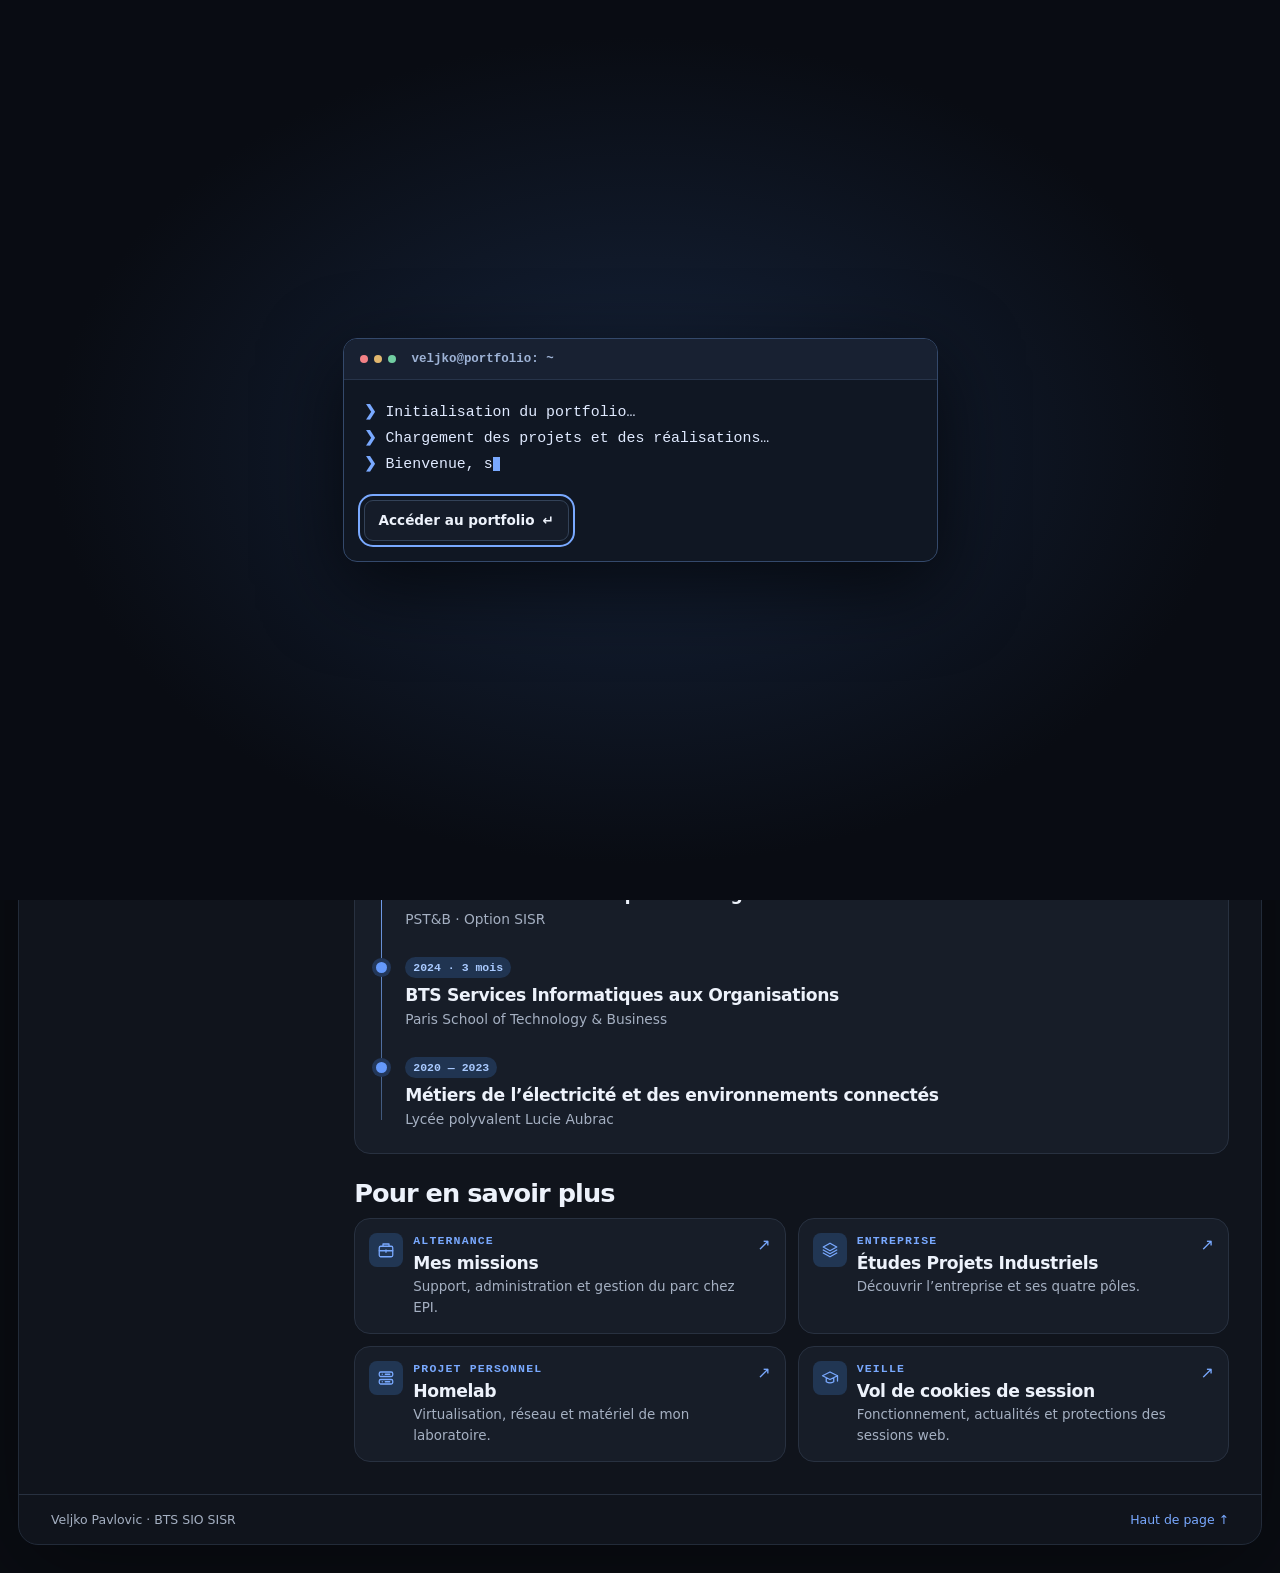
==== commit 335dda9f: "Refondre la veille sur le détournement de session" ====
--- a/index.html
+++ b/index.html
@@ -84,7 +84,7 @@
     </a>
       <a class="shortcut card" href="veille-technologique.html">
       <span class="icon-box"><svg viewBox="0 0 24 24" width="18" height="18" aria-hidden="true" fill="none" stroke="currentColor" stroke-width="1.7" stroke-linecap="round" stroke-linejoin="round"><path d="m2 9 10-5 10 5-10 5L2 9Zm5 3v5a10 10 0 0 0 10 0v-5m5-3v7"/></svg></span>
-      <div><span class="eyebrow">Veille</span><h3>Proxmox</h3><p>Sources, nouveautés et synthèse de ma veille.</p></div><span class="arrow" aria-hidden="true">↗</span>
+      <div><span class="eyebrow">Veille</span><h3>Vol de cookies de session</h3><p>Fonctionnement, actualités et protections des sessions web.</p></div><span class="arrow" aria-hidden="true">↗</span>
     </a>
     </div></section>
       </main>
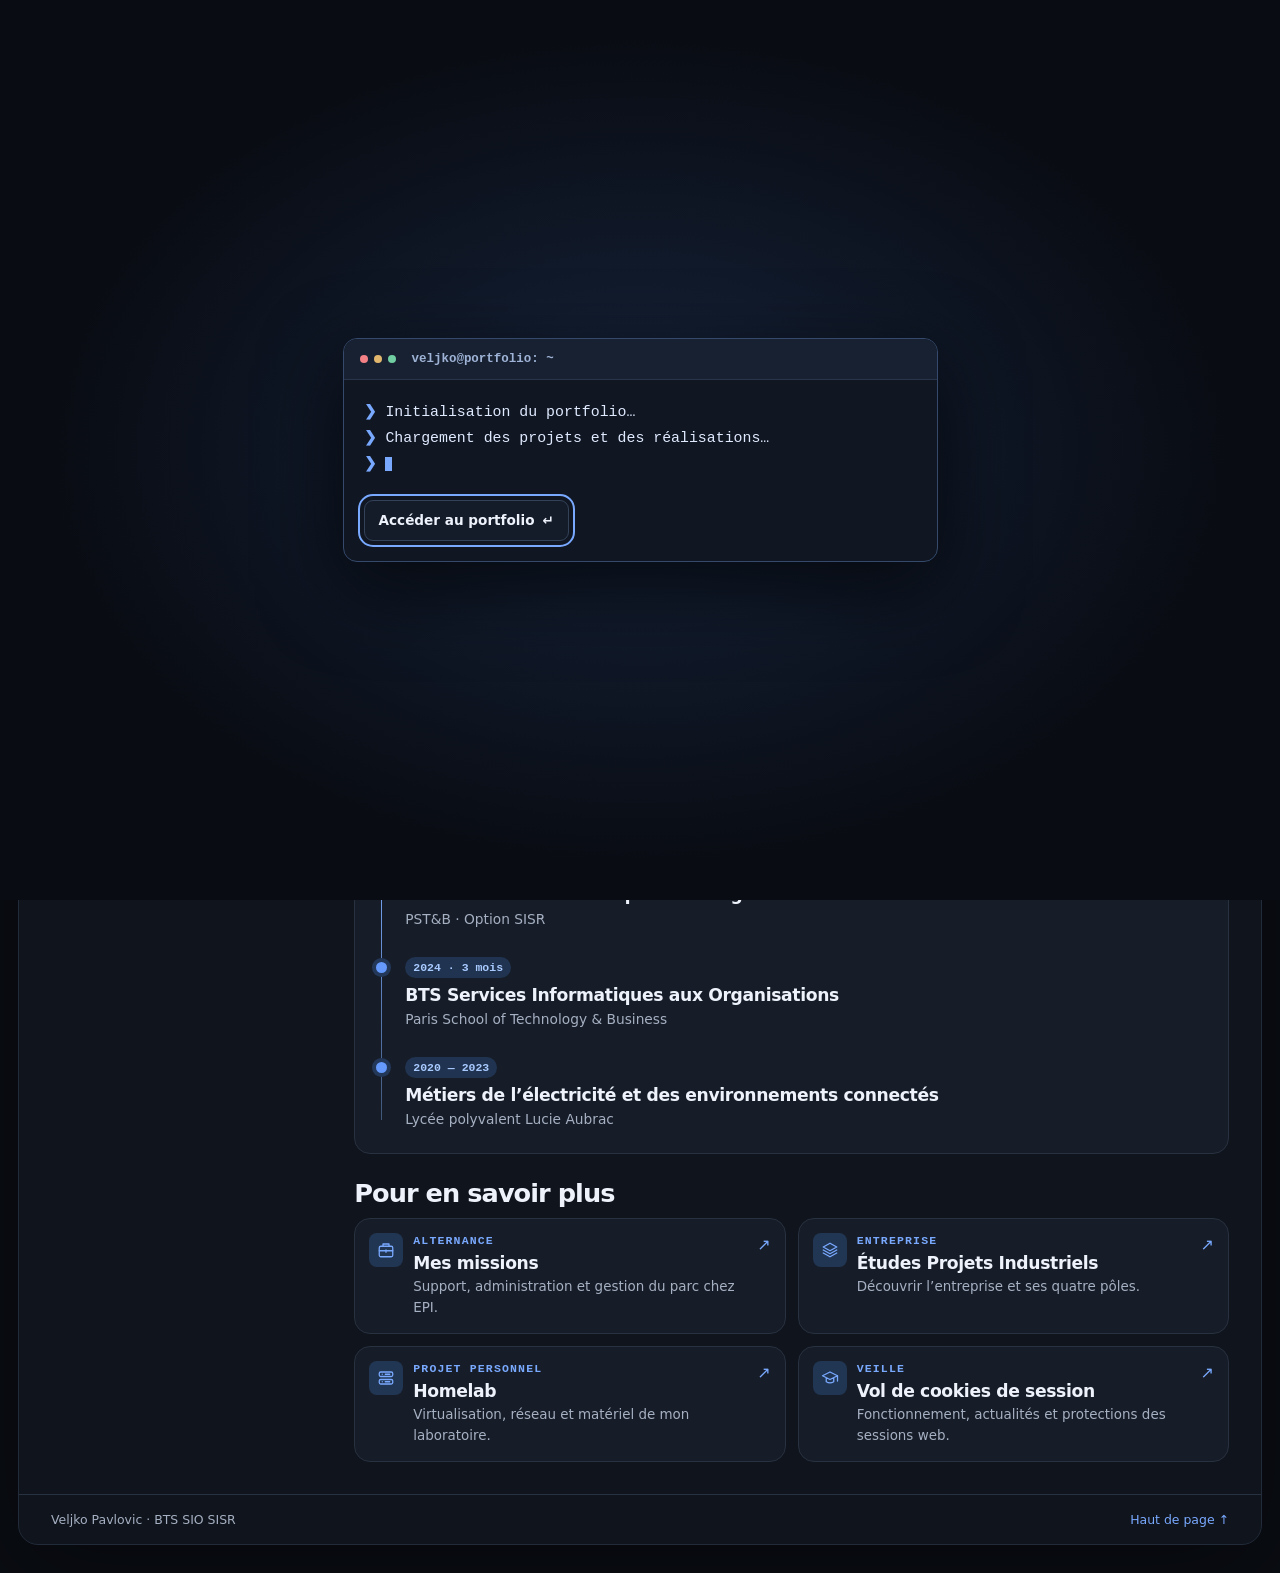
==== commit 478868c9: "Fix HTML structure and add CV modal functionality" ====
--- a/index.html
+++ b/index.html
@@ -45,7 +45,7 @@
       </div>
       <div class="status"><i></i><span><b>En alternance chez EPI</b><small>Étudiant à Paris School of Technology &amp; Business</small></span></div>
       <section class="contacts"><h3>Me contacter</h3><a href="https://www.linkedin.com/in/veljko-pavlovic-36444b308"><svg viewBox="0 0 24 24" width="18" height="18" aria-hidden="true" fill="none" stroke="currentColor" stroke-width="1.7" stroke-linecap="round" stroke-linejoin="round"><path d="M5 10v9m0-14v.1M10 19v-9m0 5a4 4 0 0 1 8 0v4"/></svg><span>LinkedIn</span></a><a href="https://github.com/Vpav2004"><svg viewBox="0 0 24 24" width="18" height="18" aria-hidden="true" fill="none" stroke="currentColor" stroke-width="1.7" stroke-linecap="round" stroke-linejoin="round"><path d="M9 19c-4 1-4-2-6-2m12 4v-4a3.5 3.5 0 0 0-1-2c3 0 6-1 6-5a4 4 0 0 0-1-3 4 4 0 0 0 0-3s-1-1-4 1a11 11 0 0 0-6 0C6 3 5 4 5 4a4 4 0 0 0 0 3 4 4 0 0 0-1 3c0 4 3 5 6 5a3.5 3.5 0 0 0-1 2v4"/></svg><span>GitHub</span></a><a href="mailto:veljkoreper@gmail.com"><svg viewBox="0 0 24 24" width="18" height="18" aria-hidden="true" fill="none" stroke="currentColor" stroke-width="1.7" stroke-linecap="round" stroke-linejoin="round"><rect x="3" y="5" width="18" height="14" rx="2"/><path d="m4 7 8 6 8-6"/></svg><span>veljkoreper@gmail.com</span></a><a href="tel:+33766545272"><svg viewBox="0 0 24 24" width="18" height="18" aria-hidden="true" fill="none" stroke="currentColor" stroke-width="1.7" stroke-linecap="round" stroke-linejoin="round"><path d="m7 3 3 5-2 2a13 13 0 0 0 6 6l2-2 5 3v2a2 2 0 0 1-2 2C10 21 3 14 3 5a2 2 0 0 1 2-2z"/></svg><span>07 66 54 52 72</span></a></section>
-      <a class="button primary cv-download" href="assets/documents/cv-veljko-pavlovic.pdf" download><svg viewBox="0 0 24 24" width="18" height="18" aria-hidden="true" fill="none" stroke="currentColor" stroke-width="1.7" stroke-linecap="round" stroke-linejoin="round"><path d="M12 3v12m-4-4 4 4 4-4M5 15v4a2 2 0 0 0 2 2h10a2 2 0 0 0 2-2v-4"/></svg> Télécharger mon CV</a>
+      <button class="button primary cv-download" type="button" data-cv-open aria-haspopup="dialog"><svg viewBox="0 0 24 24" width="18" height="18" aria-hidden="true" fill="none" stroke="currentColor" stroke-width="1.7" stroke-linecap="round" stroke-linejoin="round"><path d="M2 12s3.5-6 10-6 10 6 10 6-3.5 6-10 6S2 12 2 12Z"/><circle cx="12" cy="12" r="3"/></svg> Visualiser mon CV</button>
     </aside>
       <main id="contenu" tabindex="-1">
         
@@ -91,5 +91,21 @@
     </div>
     <footer><span>Veljko Pavlovic · BTS SIO SISR</span><a href="#portfolio">Haut de page ↑</a></footer>
   </div>
+  <dialog class="cv-modal" id="cv-modal" aria-labelledby="cv-modal-title">
+    <div class="cv-modal-shell">
+      <header class="cv-modal-header">
+        <div class="cv-modal-heading"><span class="cv-modal-mark" aria-hidden="true">VP</span><div><h2 id="cv-modal-title">Mon CV</h2><p>Veljko Pavlovic · BTS SIO SISR</p></div></div>
+        <div class="cv-modal-actions" aria-label="Commandes du CV">
+          <button type="button" class="cv-modal-tool" data-cv-zoom="out" aria-label="Dézoomer" title="Dézoomer">−</button>
+          <output class="cv-modal-zoom" id="cv-zoom-value" aria-live="polite">100 %</output>
+          <button type="button" class="cv-modal-tool" data-cv-zoom="in" aria-label="Zoomer" title="Zoomer">+</button>
+          <a class="cv-modal-download" href="assets/documents/cv-veljko-pavlovic.pdf" download>Télécharger le CV <span aria-hidden="true">↓</span></a>
+          <button type="button" class="cv-modal-tool cv-modal-close" data-cv-close aria-label="Fermer la fenêtre" title="Fermer">×</button>
+        </div>
+      </header>
+      <div class="cv-modal-content"><iframe class="cv-modal-pdf" title="Aperçu du CV au format PDF" data-cv-src="assets/documents/cv-veljko-pavlovic.pdf" loading="lazy"></iframe></div>
+      <div class="cv-modal-footer">Si l'aperçu ne s'affiche pas, <a href="assets/documents/cv-veljko-pavlovic.pdf" target="_blank" rel="noopener">ouvrir le PDF dans un nouvel onglet</a>.</div>
+    </div>
+  </dialog>
 </body>
 </html>
--- a/style.css
+++ b/style.css
@@ -46,9 +46,9 @@
 .portrait img{width:100%;height:100%;object-fit:cover;object-position:55% 28%;border-radius:inherit}
 .profile h2{font-size:1.27rem;margin:0 0 7px}
 .profile p{color:var(--muted);font-size:.86rem}
-.status{display:flex;align-items:center;gap:10px;padding:11px;background:#152a2a;border:1px solid #24443d;border-radius:10px;color:var(--green);font-size:.78rem;line-height:1.4}
-.status i{width:7px;height:7px;flex:0 0 7px;border-radius:50%;background:var(--green);box-shadow:0 0 10px #65f7a885;animation:pulse 2.8s ease-in-out infinite}
-.status small{display:block;color:#9bbfb5;margin-top:3px;font-size:.72rem}
+.status{display:flex;align-items:center;gap:12px;padding:11px;background:rgba(47,102,206,.13);border:1px solid rgba(121,169,255,.25);border-radius:10px;color:#8db7ff;font-size:.78rem;line-height:1.4}
+.status i{position:relative;display:block;width:9px;height:9px;flex:0 0 9px;border-radius:50%;background:#ff454f;box-shadow:0 0 0 2px rgba(255,69,79,.15),0 0 12px rgba(255,69,79,.65);animation:status-pulse 2s ease-in-out infinite}.status i::after{content:"";position:absolute;inset:-5px;border:1.5px solid rgba(255,69,79,.8);border-radius:50%;animation:status-ring 2s ease-out infinite}
+.status small{display:block;color:#a9c4ed;margin-top:3px;font-size:.72rem}
 .contacts{border-top:1px solid var(--border);padding-top:15px}
 .contacts h3{margin:0 0 8px;font-size:.86rem}
 .contacts a{display:flex;align-items:center;gap:9px;padding:6px 7px;color:var(--muted);text-decoration:none;font-size:.81rem;overflow-wrap:anywhere;border-radius:7px}
@@ -190,6 +190,8 @@
 [data-reveal].waiting{opacity:0;transform:translateY(12px)}
 @keyframes enter{from{opacity:0;transform:translateY(5px)}to{opacity:1;transform:none}}
 @keyframes pulse{50%{opacity:.55}}
+@keyframes status-pulse{0%,100%{box-shadow:0 0 0 2px rgba(106, 190, 70, 0.15),0 0 9px rgba(137, 255, 69, 0.55)}50%{box-shadow:0 0 0 4px rgba(255,69,79,.22),0 0 18px rgba(255,69,79,.95)}}
+@keyframes status-ring{0%{transform:scale(.65);opacity:.9}75%,100%{transform:scale(1.7);opacity:0}}
 .boot{position:fixed;inset:0;z-index:20;display:grid;place-items:center;padding:20px;background:radial-gradient(ellipse at center,#16243c,#090c13 65%);transition:opacity .25s}
 .boot.closing{opacity:0;pointer-events:none}
 .boot-window{width:min(100%,595px);border:1px solid #34496b;border-radius:14px;background:#101723;box-shadow:0 25px 80px #000a;overflow:hidden}
